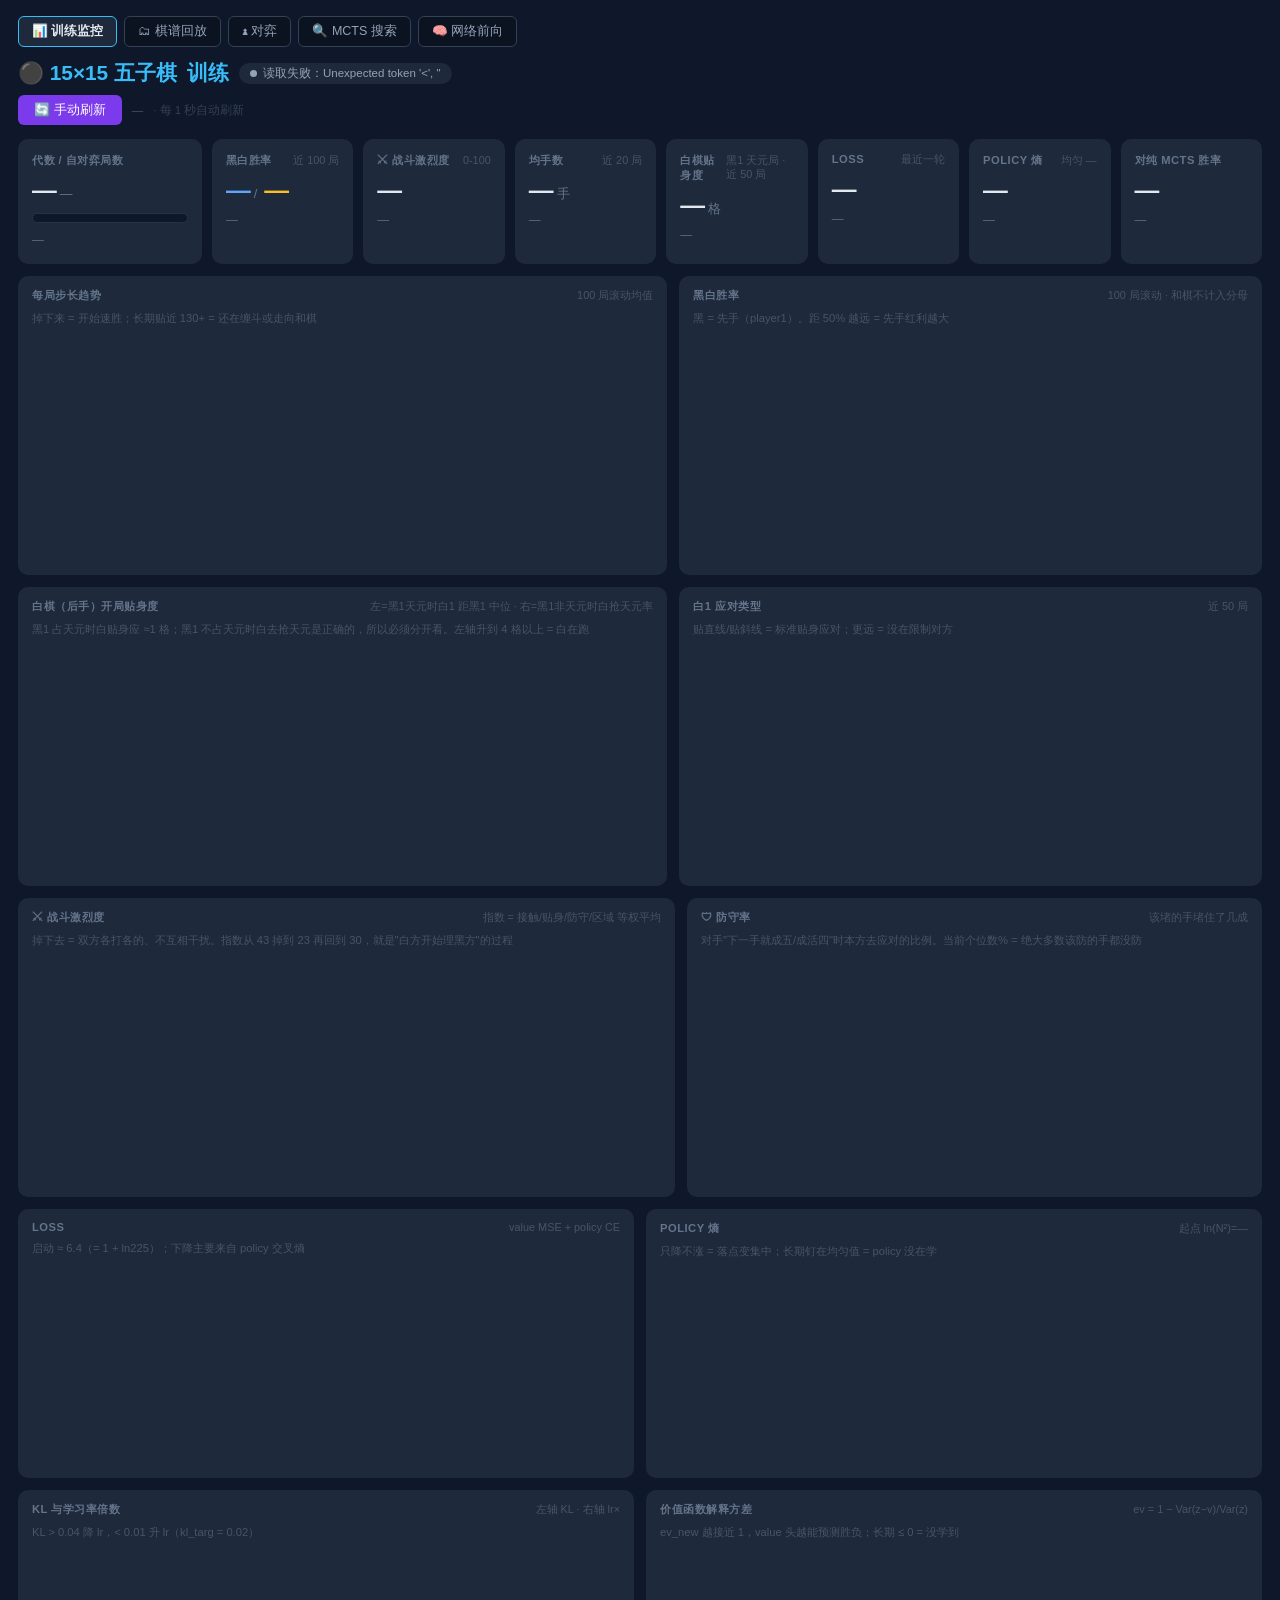
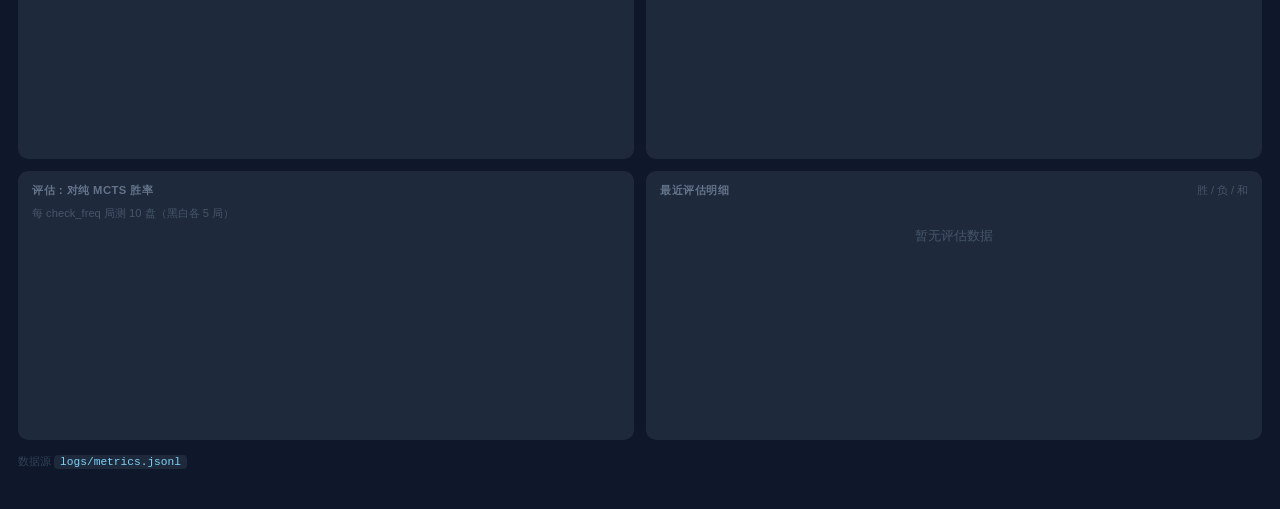
==== web/index.html @ 194e8ba1 "图表滚动窗口 20 → 100 局（均手 KPI 仍保留近 20 局） 20 局滚动在 1 万多局的跨度上锯齿太密，趋势线被噪声吃掉， 看不出阶段变化。两张图（每局步长趋势 / 黑白胜率）改成 100" ====
<!DOCTYPE html>
<html lang="zh-CN">
<head>
<meta charset="UTF-8">
<meta name="viewport" content="width=device-width, initial-scale=1">
<title>15×15 五子棋 · 训练看板</title>
<script src="/static/chart.min.js"></script>
<style>
*{margin:0;padding:0;box-sizing:border-box}
body{font-family:-apple-system,BlinkMacSystemFont,'Segoe UI','PingFang SC',sans-serif;
     background:#0f172a;color:#e2e8f0;padding:16px 18px 40px}
h1{font-size:1.3rem;margin-bottom:10px;color:#38bdf8;display:flex;align-items:center;gap:10px;flex-wrap:wrap}
h1 small{font-size:.75rem;color:#64748b;font-weight:400}
.hdr{display:flex;align-items:center;gap:10px;flex-wrap:wrap;margin:-2px 0 14px}
.badge{font-size:.72rem;padding:3px 11px;border-radius:20px;font-weight:500;display:inline-flex;align-items:center;gap:6px}
.badge.run{background:#14532d;color:#4ade80}
.badge.stop{background:#1e293b;color:#94a3b8}
.badge .d{width:7px;height:7px;border-radius:50%;background:currentColor}
.badge.run .d{animation:pulse 1.6s infinite}
@keyframes pulse{0%,100%{opacity:1}50%{opacity:.25}}
button{background:#7c3aed;color:#fff;border:none;border-radius:6px;padding:6px 16px;font-size:13px;cursor:pointer}
button:hover{background:#8b5cf6}
button:disabled{opacity:.6;cursor:default}

.row{display:flex;gap:12px;flex-wrap:wrap;margin-bottom:12px;align-items:stretch}
.card{background:#1e293b;border-radius:10px;padding:14px;flex:1;min-width:190px}
.card-title{font-size:.7rem;color:#64748b;text-transform:uppercase;letter-spacing:.5px;
            margin-bottom:8px;font-weight:600;display:flex;justify-content:space-between;
            align-items:baseline;gap:8px}
.card-title .t2{font-size:.68rem;color:#475569;text-transform:none;letter-spacing:0;font-weight:400}
.big{font-size:1.85rem;font-weight:700;line-height:1.1;color:#e2e8f0;font-variant-numeric:tabular-nums}
.big-unit{font-size:.8rem;color:#64748b;font-weight:400;margin-left:3px}
.sub{font-size:.74rem;color:#64748b;margin-top:7px;line-height:1.65}
.sub b{color:#cbd5e1;font-weight:600}
.progress-track{background:#0f172a;border-radius:8px;height:10px;overflow:hidden;
                margin:10px 0 6px;border:1px solid #24324a}
.progress-fill{height:100%;background:linear-gradient(90deg,#38bdf8,#4ade80);
               border-radius:8px;transition:width .6s ease;box-shadow:0 0 8px rgba(56,189,248,.4)}
.chartcard{background:#1e293b;border-radius:10px;padding:12px 14px 8px;flex:1;min-width:430px}
.chartcard .hint{font-size:.7rem;color:#475569;margin:2px 0 6px}
.chartbox{position:relative;height:205px}
.chartbox.tall{height:235px}
table{width:100%;border-collapse:collapse;font-size:.76rem;font-variant-numeric:tabular-nums}
th,td{text-align:right;padding:5px 7px;border-bottom:1px solid #24324a}
th{color:#64748b;font-weight:600;font-size:.68rem;text-transform:uppercase;letter-spacing:.4px}
th:first-child,td:first-child{text-align:left}
tbody tr:last-child td{border-bottom:0}
.pill{padding:1px 7px;border-radius:20px;font-size:.7rem}
.pill.b{background:#1e3a5f;color:#93c5fd}
.pill.w{background:#4a3220;color:#dcb35c}
.empty{color:#475569;text-align:center;padding:22px 0;font-size:.8rem}
footer{color:#334155;font-size:.7rem;margin-top:14px;display:flex;gap:18px;flex-wrap:wrap}
/* KPI 行：8 张卡塞一行（flex+min-width:190 会挤成 6+2 两行、第二行留一大片空白） */
/* 8 张 KPI 卡必须排一行：用固定 8 列的 grid（第一列略宽放进度条），
   靠 auto-fit+minmax 会在 1280 宽下挤成 7+1，第二行留一大片空白。 */
.kpirow{display:grid;grid-template-columns:1.30fr repeat(7,minmax(0,1fr));
        gap:10px;margin-bottom:12px;align-items:stretch}
@media (max-width:1180px){.kpirow{grid-template-columns:repeat(4,minmax(0,1fr))}}
@media (max-width:700px){.kpirow{grid-template-columns:repeat(2,minmax(0,1fr))}}
.kpirow > .card{min-width:0}
.kpirow .big{font-size:1.55rem}
code{background:#1e293b;padding:1px 6px;border-radius:4px;color:#7dd3fc}
.wr-black{color:#60a5fa}.wr-white{color:#fbbf24}
</style>
</head>
<body>

<div style="display:flex;gap:7px;flex-wrap:wrap;padding:0 0 12px">
  <a href="/dashboard" style="font-size:12.5px;padding:6px 13px;border:1px solid #38bdf8;border-radius:6px;background:#1e293b;color:#e2e8f0;text-decoration:none;font-weight:600">📊 训练监控</a>
  <a href="/replay" style="font-size:12.5px;padding:6px 13px;border:1px solid #334155;border-radius:6px;background:#0b1220;color:#94a3b8;text-decoration:none">🗂 棋谱回放</a>
  <a href="/play" style="font-size:12.5px;padding:6px 13px;border:1px solid #334155;border-radius:6px;background:#0b1220;color:#94a3b8;text-decoration:none">♟ 对弈</a>
  <a href="/mcts" style="font-size:12.5px;padding:6px 13px;border:1px solid #334155;border-radius:6px;background:#0b1220;color:#94a3b8;text-decoration:none">🔍 MCTS 搜索</a>
  <a href="/network" style="font-size:12.5px;padding:6px 13px;border:1px solid #334155;border-radius:6px;background:#0b1220;color:#94a3b8;text-decoration:none">🧠 网络前向</a>
</div>

<h1><span id="h1pre">⚫ 15×15 五子棋</span>训练
  <span class="badge stop" id="status"><span class="d"></span>连接中…</span>
  <small id="cfg"></small></h1>
<div class="hdr">
  <button id="refreshBtn" onclick="tick(true)">🔄 手动刷新</button>
  <span style="font-size:.72rem;color:#475569" id="upd">—</span>
  <span style="font-size:.72rem;color:#334155">· 每 1 秒自动刷新</span>
</div>

<div class="row kpirow">
  <div class="card">
    <div class="card-title">代数 / 自对弈局数</div>
    <div class="big"><span id="k-batch">—</span><span class="big-unit" id="k-total">—</span></div>
    <div class="progress-track"><div class="progress-fill" id="k-bar" style="width:0%"></div></div>
    <div class="sub" id="k-prog">—</div>
  </div>
  <div class="card">
    <div class="card-title">黑白胜率 <span class="t2" id="k-wrtitle">近 100 局</span></div>
    <div class="big"><span class="wr-black" id="k-bwr">—</span><span class="big-unit">/</span>
      <span class="wr-white" id="k-wwr">—</span></div>
    <div class="sub" id="k-wrsub">—</div>
  </div>
  <div class="card">
    <div class="card-title">⚔ 战斗激烈度 <span class="t2">0-100</span></div>
    <div class="big" id="k-combat">—</div>
    <div class="sub" id="k-combatsub">—</div>
  </div>
  <div class="card">
    <div class="card-title">均手数 <span class="t2">近 20 局</span></div>
    <div class="big"><span id="k-len">—</span><span class="big-unit">手</span></div>
    <div class="sub" id="k-lensub">—</div>
  </div>
  <div class="card">
    <div class="card-title">白棋贴身度 <span class="t2">黑1 天元局 · 近 50 局</span></div>
    <div class="big"><span id="k-w1d">—</span><span class="big-unit">格</span></div>
    <div class="sub" id="k-wsub">—</div>
  </div>
  <div class="card">
    <div class="card-title">Loss <span class="t2">最近一轮</span></div>
    <div class="big"><span id="k-loss">—</span></div>
    <div class="sub" id="k-losssub">—</div>
  </div>
  <div class="card">
    <div class="card-title">Policy 熵 <span class="t2" id="k-entuni">均匀 —</span></div>
    <div class="big"><span id="k-ent">—</span></div>
    <div class="sub" id="k-entsub">—</div>
  </div>
  <div class="card">
    <div class="card-title">对纯 MCTS 胜率 <span class="t2" id="k-evaltag"></span></div>
    <div class="big"><span id="k-eval">—</span></div>
    <div class="sub" id="k-evalsub">—</div>
  </div>
</div>

<div class="row">
  <div class="chartcard" style="flex:1.12">
    <div class="card-title">每局步长趋势 <span class="t2" id="t-lenroll">100 局滚动均值</span></div>
    <div class="hint">掉下来 = 开始速胜；长期贴近 130+ = 还在缠斗或走向和棋</div>
    <div class="chartbox tall"><canvas id="c-len"></canvas></div>
  </div>
  <div class="chartcard">
    <div class="card-title">黑白胜率 <span class="t2" id="t-wrroll">100 局滚动 · 和棋不计入分母</span></div>
    <div class="hint">黑 = 先手（player1）。距 50% 越远 = 先手红利越大</div>
    <div class="chartbox tall"><canvas id="c-wr"></canvas></div>
  </div>
</div>

<div class="row">
  <div class="chartcard" style="flex:1.12">
    <div class="card-title">白棋（后手）开局贴身度 <span class="t2">左=黑1天元时白1 距黑1 中位 · 右=黑1非天元时白抢天元率</span></div>
    <div class="hint">黑1 占天元时白贴身应 ≈1 格；黑1 不占天元时白去抢天元是正确的，所以必须分开看。左轴升到 4 格以上 = 白在跑</div>
    <div class="chartbox tall"><canvas id="c-wopen"></canvas></div>
  </div>
  <div class="chartcard">
    <div class="card-title">白1 应对类型 <span class="t2">近 50 局</span></div>
    <div class="hint">贴直线/贴斜线 = 标准贴身应对；更远 = 没在限制对方</div>
    <div class="chartbox tall"><canvas id="c-wcls"></canvas></div>
  </div>
</div>

<div class="row">
  <div class="chartcard" style="flex:1.15">
    <div class="card-title">⚔ 战斗激烈度 <span class="t2">指数 = 接触/贴身/防守/区域 等权平均</span></div>
    <div class="hint">掉下去 = 双方各打各的、不互相干扰。指数从 43 掉到 23 再回到 30，就是"白方开始理黑方"的过程</div>
    <div class="chartbox tall"><canvas id="c-combat"></canvas></div>
  </div>
  <div class="chartcard">
    <div class="card-title">🛡 防守率 <span class="t2">该堵的手堵住了几成</span></div>
    <div class="hint">对手"下一手就成五/成活四"时本方去应对的比例。当前个位数% = 绝大多数该防的手都没防</div>
    <div class="chartbox tall"><canvas id="c-block"></canvas></div>
  </div>
</div>

<div class="row">
  <div class="chartcard">
    <div class="card-title">Loss <span class="t2">value MSE + policy CE</span></div>
    <div class="hint" id="losshint">启动 ≈ 6.4（= 1 + ln225）；下降主要来自 policy 交叉熵</div>
    <div class="chartbox"><canvas id="c-loss"></canvas></div>
  </div>
  <div class="chartcard">
    <div class="card-title">Policy 熵 <span class="t2" id="entref">起点 ln(N²)=—</span></div>
    <div class="hint" id="enthint">只降不涨 = 落点变集中；长期钉在均匀值 = policy 没在学</div>
    <div class="chartbox"><canvas id="c-ent"></canvas></div>
  </div>
</div>

<div class="row">
  <div class="chartcard">
    <div class="card-title">KL 与学习率倍数 <span class="t2">左轴 KL · 右轴 lr×</span></div>
    <div class="hint">KL &gt; 0.04 降 lr，&lt; 0.01 升 lr（kl_targ = 0.02）</div>
    <div class="chartbox"><canvas id="c-kl"></canvas></div>
  </div>
  <div class="chartcard">
    <div class="card-title">价值函数解释方差 <span class="t2">ev = 1 − Var(z−v)/Var(z)</span></div>
    <div class="hint">ev_new 越接近 1，value 头越能预测胜负；长期 ≤ 0 = 没学到</div>
    <div class="chartbox"><canvas id="c-ev"></canvas></div>
  </div>
</div>

<div class="row">
  <div class="chartcard">
    <div class="card-title">评估：对纯 MCTS 胜率 <span class="t2" id="evalChartTag"></span></div>
    <div class="hint" id="evalChartHint">每 check_freq 局测 10 盘（黑白各 5 局）</div>
    <div class="chartbox"><canvas id="c-eval"></canvas></div>
  </div>
  <div class="chartcard">
    <div class="card-title">最近评估明细 <span class="t2">胜 / 负 / 和</span></div>
    <div style="margin-top:6px;max-height:212px;overflow-y:auto" id="eval-table">
      <div class="empty">暂无评估数据</div>
    </div>
  </div>
</div>

<footer>
  <span>数据源 <code id="src">logs/metrics.jsonl</code></span>
  <span id="xwin"></span>
  <span id="cfg2"></span>
</footer>

<script>
const COL = {blue:'#60a5fa', sky:'#38bdf8', green:'#4ade80', orange:'#fbbf24',
             pink:'#f472b6', purple:'#a78bfa', grey:'#64748b',
             grid:'#24324a', tick:'#64748b', leg:'#94a3b8'};

/* ── x 轴显示窗口 ──
 * 默认从第 1000 局开始画，1~1000 局不显示（早期是随机棋，会把纵轴压扁）。
 * 想临时改窗口：?from=2000 ；想看全部：?from=0
 *
 * ⚠️ 新开的训练跑（总代数 < 1000）必须自动退回 0：否则 x.min=1000 把所有点
 *    都裁掉，11 张图全是空格子，看着跟服务挂了一样（v2 从零跑时踩过）。
 */
const FROM_RAW = new URLSearchParams(location.search).get('from');
const FROM_EXPLICIT = FROM_RAW !== null;
let XMIN = (() => {
  if (!FROM_EXPLICIT) return 1000;
  const v = parseInt(FROM_RAW, 10);
  return isNaN(v) ? 1000 : Math.max(0, v);
})();
/** 数据还没到默认窗口起点时自动放开（用户显式 ?from= 时不干预） */
function autoWindow(maxX){
  if (FROM_EXPLICIT || !maxX || XMIN === 0) return false;
  if (maxX >= XMIN) return false;
  XMIN = 0;
  BASE_OPTS.scales.x.min = 0;
  BASE_OPTS.scales.x.title.text = '代数（= 自对弈局数）';
  return true;
}

/** 棋盘格数 → policy 均匀熵的基准（15×15 = ln225 = 5.416，9×9 = ln81 = 4.394） */
let ENT_N = 225;
let ENT_MAX = Math.log(225);
function setEntN(n){
  if (!n || n < 9) return;
  ENT_N = n;
  ENT_MAX = Math.log(n);
}
/** 数据点裁剪：丢掉 x < XMIN 的点 */
const C = pts => pts.filter(p => p.x >= XMIN);
/** 参考线（水平虚线）的可见端点：跟着 x 窗口收，不能从 0 画起 */
function refPts(xs, y){
  const keep = xs.filter(x => x >= XMIN);
  if (!keep.length) return [];
  const a = keep[0], b = keep[keep.length - 1];
  return [{x: a, y}, {x: a === b ? b + 1 : b, y}];
}

const BASE_OPTS = {
  responsive:true, maintainAspectRatio:false, animation:false,
  interaction:{mode:'nearest', intersect:false},
  plugins:{
    legend:{labels:{color:COL.leg, boxWidth:10, boxHeight:10, font:{size:10}, padding:8}},
    tooltip:{backgroundColor:'#0f172a', borderColor:'#334155', borderWidth:1,
             titleColor:'#e2e8f0', bodyColor:'#94a3b8', titleFont:{size:11},
             bodyFont:{size:11}, padding:8, cornerRadius:5}
  },
  scales:{
    x:{type:'linear', min:XMIN, ticks:{color:COL.tick, font:{size:9}, maxTicksLimit:8},
       grid:{color:COL.grid},
       title:{display:true,
              text: XMIN ? `代数（= 自对弈局数，只显示 ≥ ${XMIN}）` : '代数（= 自对弈局数）',
              color:'#475569', font:{size:9}}},
    y:{ticks:{color:COL.tick, font:{size:9}, maxTicksLimit:5},
       grid:{color:COL.grid}, border:{display:false}}
  }
};

function mkChart(id, optMerge){
  const opt = JSON.parse(JSON.stringify(BASE_OPTS));
  if (optMerge) Object.keys(optMerge).forEach(k => {
    if (k === 'scales') Object.assign(opt.scales, optMerge.scales);
    else opt[k] = optMerge[k];
  });
  return new Chart(document.getElementById(id).getContext('2d'),
                   {type:'line', data:{datasets:[]}, options:opt});
}
const charts = {};
function LN(label, color, pts, extra){
  return Object.assign({label, borderColor:color, backgroundColor:color+'22',
    data:pts, borderWidth:2, tension:.25, pointRadius:0, pointHoverRadius:3,
    fill:false}, extra || {});
}
function REF(label, color, pts){
  return {label, borderColor:color, data:pts, borderWidth:1,
          borderDash:[5,4], pointRadius:0, fill:false};
}

function render(d){
  const games = d.games || [], updates = d.updates || [], evals = d.evals || [];

  // 步长
  // 只画滚动均值：单局散点在 1000+ 局时糊成一片，把趋势线埋了
  // 窗口由后端给（d.roll_window，默认 100）——20 局在万局跨度上锯齿太密
  const ROLL = d.roll_window || 100;
  if (!charts.len) charts.len = mkChart('c-len');
  const tLen = document.getElementById('t-lenroll');
  if (tLen) tLen.textContent = ROLL + ' 局滚动均值';
  const tWr = document.getElementById('t-wrroll');
  if (tWr) tWr.textContent = ROLL + ' 局滚动 · 和棋不计入分母';
  charts.len.data.datasets = [
    LN(ROLL + ' 局滚动均值', COL.sky,
       C(games.map((g,i) => ({x:g[0], y:(d.len_roll||[])[i]}))), {borderWidth:2.2})
  ];
  charts.len.update('none');

  // 黑白胜率
  if (!charts.wr) charts.wr = mkChart('c-wr', {scales:{
    y:{min:0, max:100, ticks:{color:COL.tick, font:{size:9}, maxTicksLimit:6,
       callback:v => v+'%'}, grid:{color:COL.grid}, border:{display:false}}}});
  charts.wr.data.datasets = [
    LN('黑胜率', COL.blue,  C(games.map((g,i) => ({x:g[0], y:(d.black_wr_roll||[])[i]})))),
    LN('白胜率', COL.orange,C(games.map((g,i) => ({x:g[0], y:(d.white_wr_roll||[])[i]})))),
    REF('50%（理论均衡）', COL.grey, refPts(games.map(g => g[0]), 50))
  ];
  charts.wr.update('none');

  // Loss
  if (!charts.loss) charts.loss = mkChart('c-loss');
  charts.loss.data.datasets = [LN('loss', COL.pink,
    C(updates.map(u => ({x:u.batch, y:u.loss}))),
    {fill:true, backgroundColor:'rgba(244,114,182,.10)', borderWidth:2.2})];
  charts.loss.update('none');

  // 熵
  // ⚠️ 均匀熵 = ln(棋盘格数)，不能写死 5.416（那是 15×15 的 ln225）。
  //    9×9 是 ln81 = 4.394，写死会把「已降」算高三倍。
  if (!charts.ent) charts.ent = mkChart('c-ent');
  charts.ent.data.datasets = [
    LN('entropy', COL.purple, C(updates.map(u => ({x:u.batch, y:u.entropy})))),
    REF(`ln(${ENT_N})=${ENT_MAX.toFixed(3)}`, COL.grey,
        refPts(updates.map(u => u.batch), ENT_MAX))
  ];
  charts.ent.update('none');

  // KL + lr
  if (!charts.kl) charts.kl = mkChart('c-kl', {scales:{
    y:{position:'left', ticks:{color:COL.tick, font:{size:9}, maxTicksLimit:5},
       grid:{color:COL.grid}, border:{display:false}},
    y1:{position:'right', ticks:{color:'#f472b6', font:{size:9}, maxTicksLimit:5},
        grid:{drawOnChartArea:false}, border:{display:false}}}});
  charts.kl.data.datasets = [
    LN('KL（左轴）', COL.green, C(updates.map(u => ({x:u.batch, y:u.kl})))),
    LN('lr ×（右轴）', COL.pink, C(updates.map(u => ({x:u.batch, y:u.lr_multiplier}))),
       {yAxisID:'y1', borderDash:[4,3], borderWidth:1.6}),
    (function(){ const ds = REF('kl_targ=0.02', COL.grey,
        refPts(updates.map(u => u.batch), 0.02));
        ds.yAxisID = 'y'; return ds; })()
  ];
  charts.kl.update('none');

  // 解释方差
  if (!charts.ev) charts.ev = mkChart('c-ev');
  charts.ev.data.datasets = [
    LN('ev_old（更新前）', COL.grey, C(updates.map(u => ({x:u.batch, y:u.ev_old}))),
       {borderWidth:1.4, borderDash:[4,3]}),
    LN('ev_new（更新后）', COL.green, C(updates.map(u => ({x:u.batch, y:u.ev_new}))))
  ];
  charts.ev.update('none');

  // 评估
  if (!charts.eval) charts.eval = mkChart('c-eval', {scales:{
    y:{min:0, max:100, ticks:{color:COL.tick, font:{size:9}, maxTicksLimit:6,
       callback:v => v+'%'}, grid:{color:COL.grid}, border:{display:false}}}});
  charts.eval.data.datasets = [
    LN('胜率', COL.sky, C(evals.map(e => ({x:e.batch, y:e.win_ratio}))),
       {pointRadius:3, pointHoverRadius:4, borderWidth:2.2, fill:true,
        backgroundColor:'rgba(56,189,248,.12)'}),
    REF('50%', COL.grey, refPts(evals.map(e => e.batch), 50))
  ];
  charts.eval.update('none');

  renderEvalTable(evals, d.rapfi);

  // 白棋（后手）开局：贴身距离 + 贴子率
  const wo = d.white_open || {};
  if (!charts.wopen) charts.wopen = mkChart('c-wopen', {scales:{
    // 左轴不写死 0~9：1-1000 局藏起来后数据只在 1~5 格，固定 9 会把曲线压到地板
    y:{position:'left', min:0, suggestedMax:6,
       ticks:{color:COL.tick, font:{size:9}, maxTicksLimit:5, precision:0,
              callback:v => v + '格'},
       grid:{color:COL.grid}, border:{display:false}},
    y1:{position:'right', min:0, max:100,
        ticks:{color:'#4ade80', font:{size:9}, maxTicksLimit:5, callback:v => v + '%'},
        grid:{drawOnChartArea:false}, border:{display:false}}}});
  const ws = wo.series || [];
  charts.wopen.data.datasets = ws.length ? [
    LN('天元局 白1 距黑1 中位（左轴）', COL.orange,
       C(ws.map((s, i) => ({x:s.batch, y:(wo.roll_dist || [])[i]})))),
    LN('非天元局 白抢天元率（右轴）', COL.green,
       C(ws.map((s, i) => ({x:s.batch, y:(wo.roll_grab || [])[i]}))),
       {yAxisID:'y1', borderDash:[4,3], borderWidth:1.6}),
    REF('4 格 = 跑远了', COL.grey, refPts(ws.map(s => s.batch), 4))
  ] : [];
  charts.wopen.update('none');

  // 白1 应对类型（柱状）
  if (!charts.wcls){
    charts.wcls = new Chart(document.getElementById('c-wcls').getContext('2d'),
      {type:'bar', data:{labels:[], datasets:[]},
       options:Object.assign(JSON.parse(JSON.stringify(BASE_OPTS)), {})});
    charts.wcls.options.scales.x = {ticks:{color:COL.tick, font:{size:10}}, grid:{display:false}};
    charts.wcls.options.scales.y = {min:0, max:100, ticks:{color:COL.tick, font:{size:9},
      maxTicksLimit:5, callback:v => v + '%'}, grid:{color:COL.grid}, border:{display:false}};
    charts.wcls.options.plugins.legend.display = false;
  }
  const cls = (wo.center || {}).classes || {};
  charts.wcls.data.labels = Object.keys(cls);
  charts.wcls.data.datasets = [{data:Object.values(cls),
    backgroundColor:['#4ade80','#38bdf8','#fbbf24','#a78bfa','#f87171'], borderRadius:4}];
  charts.wcls.update('none');
}

function renderEvalTable(evals, rapfi){
  const box = document.getElementById('eval-table');
  const A = (evals || []).map(e => ({batch:e.batch, win:e.win, lose:e.lose, tie:e.tie,
    ratio:e.win_ratio, opp:`纯MCTS ${e.pure_playout} po`, anchor:false}));
  const B = (rapfi || []).map(r => ({batch:r.batch, win:r.win, lose:r.lose, tie:r.tie||0,
    ratio: r.n_games ? 100*r.win/r.n_games : 0,
    opp:`Rapfi d${r.depth}`, anchor:true, extra:(r.avg_len?`均${r.avg_len}手`:'')}));
  const all = A.concat(B).sort((x,y) => y.batch - x.batch).slice(0, 10);
  if (!all.length){
    box.innerHTML = '<div class="empty">暂无评估数据（首次评估在 check_freq 代）</div>';
    return;
  }
  const rows = all.map(e => `
    <tr${e.anchor ? ' style="background:rgba(251,191,36,.06)"' : ''}>
      <td>第 ${e.batch} 代</td>
      <td><span class="pill b">${e.win} 胜</span></td>
      <td><span class="pill w">${e.lose} 负</span></td>
      <td>${e.tie} 和</td>
      <td style="color:${e.ratio >= 50 ? '#4ade80' : '#f87171'};font-weight:600">${e.ratio.toFixed(1)}%</td>
      <td style="color:${e.anchor ? '#fbbf24' : '#475569'}">${e.opp}${e.extra ? ' · ' + e.extra : ''}</td>
    </tr>`).join('');
  box.innerHTML = `<table><thead><tr><th>代数</th><th>胜</th><th>负</th><th>和</th>
    <th>胜率</th><th>对手</th></tr></thead><tbody>${rows}</tbody></table>`;
}

function hm(sec){
  if (sec === null || sec === undefined || isNaN(sec)) return '—';
  sec = Math.max(0, Math.round(sec));
  const h = Math.floor(sec/3600), m = Math.floor((sec%3600)/60), s = sec%60;
  if (h) return `${h}h${String(m).padStart(2,'0')}m`;
  if (m) return `${m}m${String(s).padStart(2,'0')}s`;
  return `${s}s`;
}

/* ── 战斗激烈度（数据来自 logs/games.jsonl + web/combat.py，独立于训练曲线） ── */
let combatData = null;

async function loadCombat(){
  try {
    const r = await fetch('/api/combat?bucket=100', {cache:'no-store'});
    const d = await r.json();
    if (!d.ok) throw new Error(d.error || 'combat payload error');
    combatData = d;
    renderCombat(d);
  } catch (e){
    console.error('combat:', e);
  }
}

function renderCombat(d){
  const s = (d.series || []).filter(x => x.batch >= XMIN);
  const o = d.overall || {};

  // KPI
  const el = document.getElementById('k-combat');
  if (el){
    el.textContent = F(o.composite, 1);
    document.getElementById('k-combatsub').innerHTML =
      `防守率 <b style="color:${(o.block_pooled||0) > .3 ? '#4ade80' : '#f87171'}">${
        F((o.block_pooled||0)*100, 1)}%</b>` +
      ` · 接触 <b>${F((o.contact||0)*100,0)}%</b><br>` +
      `该防 <b>${o.block_chances ?? 0}</b> 次 · 防住 <b>${o.block_hits ?? 0}</b> 次`;
  }

  // 图 1：激烈度 + 接触率 + 手数中位（右轴）
  // y 轴自适应：数据实际只在 23~43，写死 0~100 会把三条线全压到地板（趋势看不见）
  if (!charts.combat) charts.combat = mkChart('c-combat', {scales:{
    y:{min:0, ticks:{color:COL.tick, font:{size:9}, maxTicksLimit:6},
       grid:{color:COL.grid}, border:{display:false}},
    y1:{position:'right', min:0, ticks:{color:'#64748b', font:{size:9}, maxTicksLimit:5},
        grid:{drawOnChartArea:false}, border:{display:false}}}});
  charts.combat.data.datasets = [
    LN('激烈度指数', COL.orange, C(s.map(x => ({x:x.batch, y:x.composite}))),
       {borderWidth:2.4, pointRadius:2}),
    LN('接触率 %', COL.sky, C(s.map(x => ({x:x.batch, y:x.contact}))),
       {borderWidth:1.6, borderDash:[5,3], pointRadius:0}),
    LN('手数中位（右轴）', COL.grey, C(s.map(x => ({x:x.batch, y:x.len_median}))),
       {borderWidth:1.3, borderDash:[2,3], pointRadius:0, yAxisID:'y1'})
  ];
  const cv = s.map(x => x.composite).filter(v => v !== null);
  const ln = s.map(x => x.len_median).filter(v => v !== null);
  if (cv.length){
    charts.combat.options.scales.y.max = Math.max(40, Math.ceil(Math.max(...cv) * 1.25 / 10) * 10);
  }
  if (ln.length){
    charts.combat.options.scales.y1.max = Math.ceil(Math.max(...ln) * 1.25 / 10) * 10;
  }
  charts.combat.update('none');

  // 图 2：防守率 + 必堵点响应 + 该防次数
  // 这条线绝对值只有 5%~15%（这本身就是结论），所以左轴同样自适应看趋势；
  // 绝对水平由上面 KPI（该防 8462 次 / 防住 483 次）兜底，不会误导。
  if (!charts.block) charts.block = mkChart('c-block', {scales:{
    y:{min:0, ticks:{color:COL.tick, font:{size:9}, maxTicksLimit:6,
       callback:v => v + '%'}, grid:{color:COL.grid}, border:{display:false}},
    y1:{position:'right', min:0, ticks:{color:'#64748b', font:{size:9}, maxTicksLimit:5},
        grid:{drawOnChartArea:false}, border:{display:false}}}});
  charts.block.data.datasets = [
    LN('防守率 %（左轴）', COL.green, C(s.map(x => ({x:x.batch, y:x.block}))),
       {borderWidth:2.4, pointRadius:2, fill:true, backgroundColor:'rgba(74,222,128,.10)'}),
    LN('必堵点响应 %', COL.blue, C(s.map(x => ({x:x.batch, y:x.must_block}))),
       {borderWidth:1.4, borderDash:[4,3], pointRadius:0}),
    LN('该防次数（右轴）', COL.grey, C(s.map(x => ({x:x.batch, y:x.block_chances}))),
       {borderWidth:1.2, borderDash:[2,3], pointRadius:0, yAxisID:'y1'})
  ];
  const bv = s.map(x => Math.max(x.block || 0, x.must_block || 0)).filter(v => v > 0);
  const bc = s.map(x => x.block_chances).filter(v => v !== null);
  if (bv.length){
    charts.block.options.scales.y.max = Math.max(10, Math.ceil(Math.max(...bv) * 1.3 / 5) * 5);
  }
  if (bc.length){
    charts.block.options.scales.y1.max = Math.ceil(Math.max(...bc) * 1.25 / 100) * 100;
  }
  charts.block.update('none');
}
const F = (v, d) => (v === null || v === undefined || isNaN(v)) ? '—' : Number(v).toFixed(d);

function renderKpis(d){
  const s = d.status || {}, m = d.summary || {};
  document.getElementById('k-batch').textContent = s.batch || 0;
  document.getElementById('k-total').textContent = '/ ' + (s.total || '?') + ' 局';
  document.getElementById('k-bar').style.width =
    (s.total ? Math.min(100, 100*s.batch/s.total) : 0).toFixed(1) + '%';
  const evalOffK = ((d.config || {}).eval_pure === 0);
  document.getElementById('k-prog').innerHTML =
    `累计已用 <b>${hm(s.lineage_elapsed)}</b> · 预计剩余 <b>${hm(s.eta)}</b> · 单局 <b>${
      s.per_game ? s.per_game.toFixed(1) : '—'}s</b>` +
    (evalOffK ? ''
      : (s.eval_cost ? ` · 每次评估 ≈ <b>${hm(s.eval_cost)}</b>` : ''));

  // 黑白胜率：主数字用近 100 局（全量会被历史锁死），副标题给近 100 计数 + 全量参考
  const lb = m.last_black_wr, lw = m.last_white_wr;
  const useLast = (lb !== null && lb !== undefined);
  document.getElementById('k-bwr').textContent = F(useLast ? lb : m.black_wr, 1) + '%';
  document.getElementById('k-wwr').textContent = F(useLast ? lw : m.white_wr, 1) + '%';
  document.getElementById('k-wrtitle').textContent =
    '近 ' + (m.wr_window ?? 100) + ' 局';
  document.getElementById('k-wrsub').innerHTML = useLast
    ? `黑 <b>${m.last_black_wins}</b> · 白 <b>${m.last_white_wins}</b> · 和 <b>${m.last_ties}</b>` +
      `<br>全量 ${F(m.black_wr,1)}% / ${F(m.white_wr,1)}%`
    : `黑 <b>${m.black_wins}</b> · 白 <b>${m.white_wins}</b> · 和 <b>${m.ties}</b>`;

  document.getElementById('k-len').textContent = F(m.len_avg_last, 1);
  document.getElementById('k-lensub').innerHTML =
    `中位 <b>${m.len_median_last ?? '—'}</b> · 全体均 <b>${F(m.len_avg,1)}</b><br>` +
    `快攻≤${m.fast_threshold ?? 40}手 <b>${F(m.fast_rate,1)}%</b>（黑${m.fast_black ?? 0}/白${m.fast_white ?? 0}）`;

  const wo = d.white_open || {};
  const wc = wo.center || {}, wo2 = wo.offcenter || {};
  document.getElementById('k-w1d').textContent = wc.n ? F(wc.w1d_median, 1) : '—';
  document.getElementById('k-wsub').innerHTML = wc.n
    ? `天元局 <b>${wc.n}</b> 局（占 ${F(wc.share,0)}%）· 贴身率 <b>${F(wc.contact_rate,1)}%</b><br>` +
      `跑远≥4格 <b>${F(wc.far_rate,1)}%</b> · 白抢中心率 <b>${F(wo2.grab_rate ?? 0,1)}%</b><br>` +
      `白2距黑 <b>${F(wc.w2d_median,1)}</b> · 分散度 <b>${F(wc.spread,2)}</b>`
    : '尚无棋谱（--save-games 开启后累计）';

  document.getElementById('k-loss').textContent = F(m.loss_last, 3);
  document.getElementById('k-losssub').innerHTML =
    `近 10 轮均值 <b>${F(m.loss_avg10, 3)}</b> · 更新 <b>${m.updates ?? 0}</b> 次`;

  document.getElementById('k-ent').textContent = F(m.entropy_last, 3);
  document.getElementById('k-entuni').textContent = `均匀 ${ENT_MAX.toFixed(3)}`;
  document.getElementById('k-entsub').innerHTML =
    `近 10 轮均值 <b>${F(m.entropy_avg10, 3)}</b>` +
    (m.entropy_last !== null && m.entropy_last !== undefined
      ? ` · 已降 <b>${F((1 - m.entropy_last/ENT_MAX)*100, 1)}%</b>` : '');

  const ev = m.eval_last;
  document.getElementById('k-eval').textContent = ev ? ev.win_ratio.toFixed(1) + '%' : '—';
  document.getElementById('k-evalsub').innerHTML = ev
    ? `@ 第 <b>${ev.batch}</b> 代 · <b>${ev.win}</b> 胜 <b>${ev.lose}</b> 负 <b>${ev.tie}</b> 和`
    : '首次评估在 check_freq 代';

  // 纯 MCTS 评估已停用时，明确标注，避免把历史 100% 当成当前棋力
  const evalOff = (d.config || {}).eval_pure === 0;
  const tagEl = document.getElementById('k-evaltag');
  const chartTag = document.getElementById('evalChartTag');
  const chartHint = document.getElementById('evalChartHint');
  if (evalOff) {
    const lastB = ev ? ev.batch : 0;
    // 大数字换成「已停用」：保留 100% 会让人以为这是当前棋力
    document.getElementById('k-eval').innerHTML =
      '<span style="font-size:1.05rem;color:#f87171">已停用</span>';
    document.getElementById('k-evalsub').innerHTML = ev
      ? `历史最后一次：@ 第 <b>${lastB}</b> 代 ${ev.win_ratio.toFixed(0)}%（${ev.win}胜${ev.lose}负）`
      : '未启用';
    if (tagEl) { tagEl.textContent = '改看 Rapfi'; tagEl.style.color = '#f87171'; }
    if (chartTag) { chartTag.textContent = '已停用 · 只剩历史数据'; chartTag.style.color = '#f87171'; }
    if (chartHint) chartHint.innerHTML =
      `对纯 MCTS 已长期 100%，指标饱和没有区分度，已关闭（最后测于第 ${lastB} 代）。` +
      `棋力请看 Rapfi 锚点。`;
  }
}

let busy = false;
let tickN = 0;
async function tick(manual){
  if (busy) return;
  busy = true;
  const btn = document.getElementById('refreshBtn');
  if (manual){ btn.textContent = '刷新中…'; btn.disabled = true; }
  try {
    const r = await fetch('/api/metrics', {cache:'no-store'});
    const d = await r.json();
    if (!d.ok) throw new Error(d.error || 'payload error');
    const s = d.status || {};
    const st = document.getElementById('status');
    const running = !!s.running;
    st.className = 'badge ' + (running ? 'run' : 'stop');
    st.innerHTML = `<span class="d"></span>` + (running
      ? `训练中 · 第 ${s.batch} 代`
      : (s.finished ? `已结束 · 共 ${s.total} 代` : '未在训练（无新数据）'));
    const c = d.config || {};
    const evalOff2 = c.eval_pure === 0;
    // 棋盘与连子数都从日志读：9×9/四连 与 15×15/五连 共用这套看板
    const boardTxt = c.board || '';
    const nRow = Number(c.n_in_row);
    const rowTxt = nRow ? `${nRow} 连` : '五连';
    // 熵基准跟着棋盘走：9×9 → ln81，15×15 → ln225
    {
      const bp = String(boardTxt || '15x15').split('x');
      const bw = parseInt(bp[0], 10) || 15;
      const bh = parseInt(bp[1] || bp[0], 10) || bw;
      setEntN(bw * bh);
      const refEl = document.getElementById('entref');
      if (refEl) refEl.textContent = `起点 ln(${bw}×${bh})=${ENT_MAX.toFixed(3)}`;
      const lh = document.getElementById('losshint');
      if (lh) lh.textContent = `启动 ≈ ${(1 + ENT_MAX).toFixed(2)}（= 1 + ln${bw * bh}）；下降主要来自 policy 交叉熵`;
    }
    document.getElementById('h1pre').textContent = `⚫ ${boardTxt || '15×15'} ` +
      (nRow === 4 ? '四连' : nRow === 5 ? '五子棋' : '棋');
    document.title = `${boardTxt || '15×15'} ${nRow === 4 ? '四连' : '五子棋'} · 训练看板`;
    document.getElementById('cfg').textContent =
      `${boardTxt} · ${rowTxt} · ${c.n_playout ?? '?'} playouts · batch ${c.batch_size ?? '?'} · ` +
      (evalOff2 ? `每 ${c.check_freq ?? '?'} 代存档（不做纯MCTS评估）`
                : `每 ${c.check_freq ?? '?'} 代评估`);
    const lastEval = (d.evals && d.evals.length) ? d.evals[d.evals.length - 1] : null;
    const oppPo = lastEval && lastEval.pure_playout != null ? lastEval.pure_playout : (c.pure_mcts_playout_num ?? '?');
    document.getElementById('cfg2').innerHTML = evalOff2
      ? `纯 MCTS 评估：<b style="color:#f87171">已停用</b>（历史最后一次用到 ${oppPo} playouts）· 棋力请看 Rapfi`
      : `评估对手：纯 MCTS ${oppPo} playouts`;
    const xw = document.getElementById('xwin');
    const maxX = d.games && d.games.length ? d.games[d.games.length - 1][0] : 0;
    autoWindow(maxX);          // 新跑没到 1000 局就自动放开窗口，别让图留空
    xw.innerHTML = XMIN
      ? `图表 x 轴：第 <b style="color:#cbd5e1">${XMIN}</b> 局起（1–${XMIN - 1} 局已隐藏）` +
        (maxX && maxX < XMIN
          ? ` <span style="color:#f87171">· 目前只跑到 ${maxX} 局，所以曲线还是空的</span>`
          : '') +
        ` · <a href="?from=0" style="color:#7dd3fc">看全部</a>`
      : `图表 x 轴：<b style="color:#cbd5e1">全部 1–${maxX}</b> 局 · <a href="/dashboard" style="color:#7dd3fc">只看 1000 以后</a>`;
    renderKpis(d);
    render(d);
    // 战斗指标走单独的接口（读 games.jsonl，不是 metrics.jsonl），
    // 每 6 次刷新拉一次即可（约 30s），避免每 5s 都算一遍
    if (tickN++ % 6 === 0) loadCombat();
    document.getElementById('upd').textContent =
      '最后数据 ' + new Date().toLocaleTimeString('zh-CN', {hour12:false});
  } catch(e){
    const st = document.getElementById('status');
    st.className = 'badge stop';
    st.innerHTML = `<span class="d"></span>读取失败：${e.message}`;
  } finally {
    busy = false;
    if (manual){ btn.textContent = '🔄 手动刷新'; btn.disabled = false; }
  }
}
tick();
setInterval(() => tick(false), 1000);
</script>
</body>
</html>
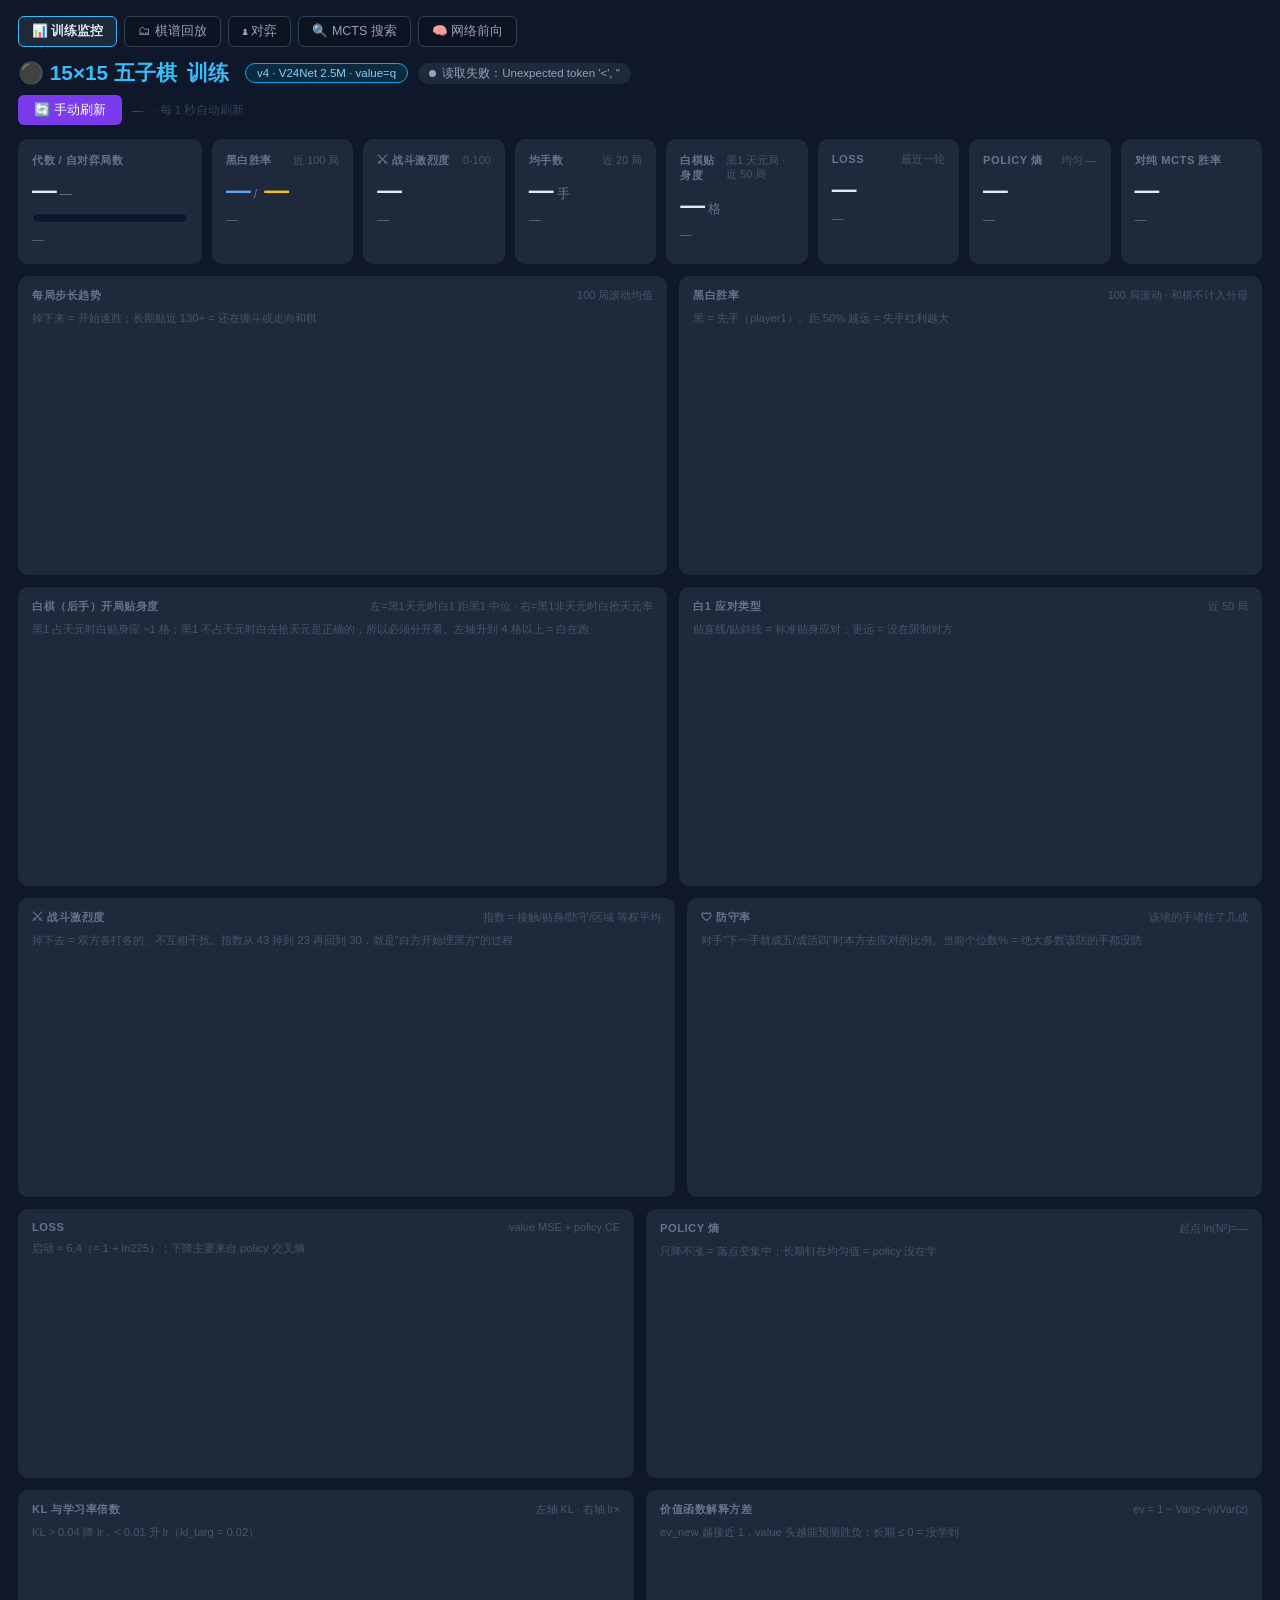
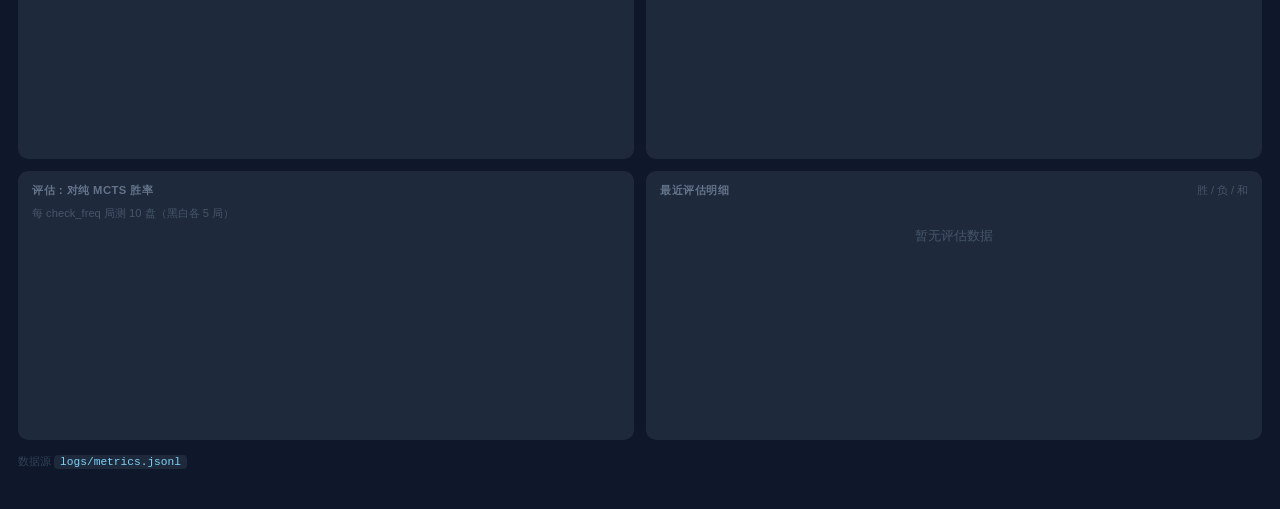
==== commit 93fa3eb6: "v4 看板：加 v4/V24Net 标识；天元局为 0 时不再误报「尚无棋谱」 - 标题与页内 badge 标出 v4 · V24Net 2.5M · value=q - 白棋贴身度卡片：center" ====
--- a/web/index.html
+++ b/web/index.html
@@ -3,7 +3,7 @@
 <head>
 <meta charset="UTF-8">
 <meta name="viewport" content="width=device-width, initial-scale=1">
-<title>15×15 五子棋 · 训练看板</title>
+<title>v4 · 15×15 五子棋 · 训练看板</title>
 <script src="/static/chart.min.js"></script>
 <style>
 *{margin:0;padding:0;box-sizing:border-box}
@@ -74,6 +74,7 @@
 </div>
 
 <h1><span id="h1pre">⚫ 15×15 五子棋</span>训练
+  <span class="badge" style="background:#0c2a3f;color:#7dd3fc;border:1px solid #0ea5e9;margin-left:6px">v4 · V24Net 2.5M · value=q</span>
   <span class="badge stop" id="status"><span class="d"></span>连接中…</span>
   <small id="cfg"></small></h1>
 <div class="hdr">
@@ -578,7 +579,10 @@
     ? `天元局 <b>${wc.n}</b> 局（占 ${F(wc.share,0)}%）· 贴身率 <b>${F(wc.contact_rate,1)}%</b><br>` +
       `跑远≥4格 <b>${F(wc.far_rate,1)}%</b> · 白抢中心率 <b>${F(wo2.grab_rate ?? 0,1)}%</b><br>` +
       `白2距黑 <b>${F(wc.w2d_median,1)}</b> · 分散度 <b>${F(wc.spread,2)}</b>`
-    : '尚无棋谱（--save-games 开启后累计）';
+    : (m.games
+        ? `天元局 <b>0</b> 局：本线黑 1 从不走天元<br>` +
+          `非天元局 <b>${wo2.n ?? 0}</b> 局 · 白抢天元率 <b>${F(wo2.grab_rate ?? 0,1)}%</b>`
+        : '尚无棋谱（--save-games 开启后累计）');
 
   document.getElementById('k-loss').textContent = F(m.loss_last, 3);
   document.getElementById('k-losssub').innerHTML =
@@ -655,7 +659,7 @@
     }
     document.getElementById('h1pre').textContent = `⚫ ${boardTxt || '15×15'} ` +
       (nRow === 4 ? '四连' : nRow === 5 ? '五子棋' : '棋');
-    document.title = `${boardTxt || '15×15'} ${nRow === 4 ? '四连' : '五子棋'} · 训练看板`;
+    document.title = `v4 · ${boardTxt || '15×15'} ${nRow === 4 ? '四连' : '五子棋'} · 训练看板`;
     document.getElementById('cfg').textContent =
       `${boardTxt} · ${rowTxt} · ${c.n_playout ?? '?'} playouts · batch ${c.batch_size ?? '?'} · ` +
       (evalOff2 ? `每 ${c.check_freq ?? '?'} 代存档（不做纯MCTS评估）`
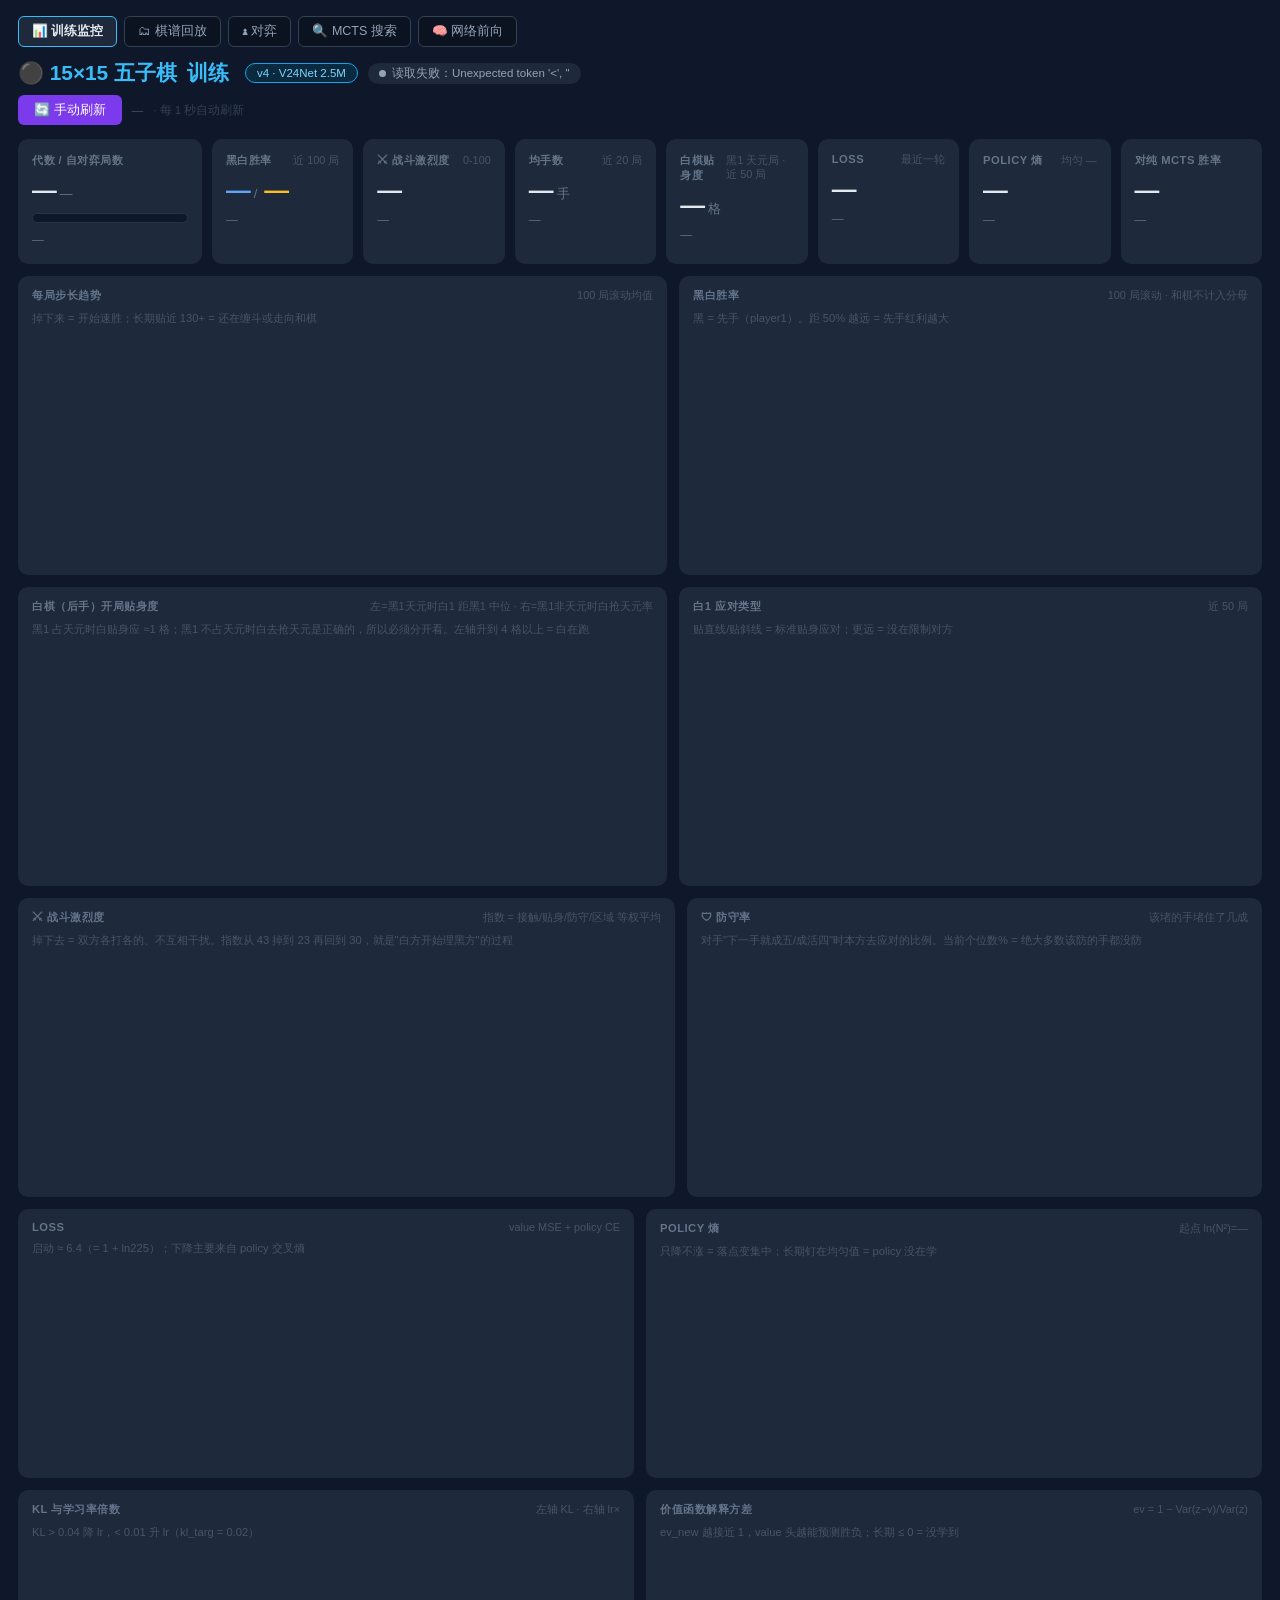
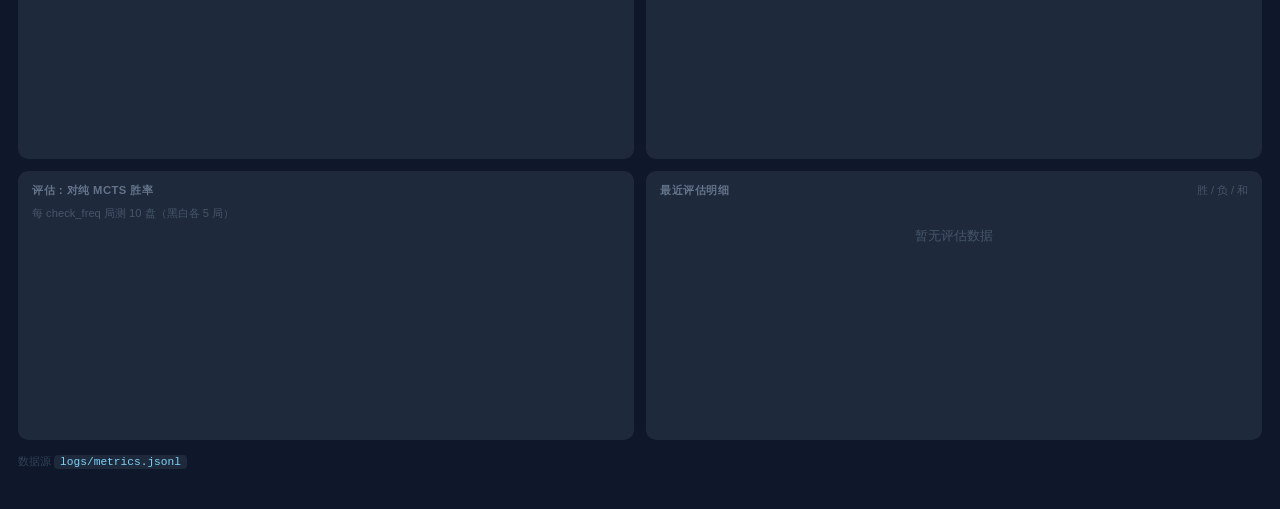
==== commit 947b5f17: "v4 看板：value 标签改为读接口（z ±1）、快攻口径 40→20 手 - 徽标 value=q 是旧进程的残留，实际跑的是 --value_target z；改为按 config.value_" ====
--- a/web/index.html
+++ b/web/index.html
@@ -74,7 +74,7 @@
 </div>
 
 <h1><span id="h1pre">⚫ 15×15 五子棋</span>训练
-  <span class="badge" style="background:#0c2a3f;color:#7dd3fc;border:1px solid #0ea5e9;margin-left:6px">v4 · V24Net 2.5M · value=q</span>
+  <span class="badge" id="verbadge" style="background:#0c2a3f;color:#7dd3fc;border:1px solid #0ea5e9;margin-left:6px">v4 · V24Net 2.5M</span>
   <span class="badge stop" id="status"><span class="d"></span>连接中…</span>
   <small id="cfg"></small></h1>
 <div class="hdr">
@@ -664,6 +664,11 @@
       `${boardTxt} · ${rowTxt} · ${c.n_playout ?? '?'} playouts · batch ${c.batch_size ?? '?'} · ` +
       (evalOff2 ? `每 ${c.check_freq ?? '?'} 代存档（不做纯MCTS评估）`
                 : `每 ${c.check_freq ?? '?'} 代评估`);
+    const vbEl = document.getElementById('verbadge');
+    if (vbEl) {
+      const vt = c.value_target || 'z';
+      vbEl.textContent = `v4 · V24Net 2.5M · value=${vt === 'z' ? 'z ±1' : vt}`;
+    }
     const lastEval = (d.evals && d.evals.length) ? d.evals[d.evals.length - 1] : null;
     const oppPo = lastEval && lastEval.pure_playout != null ? lastEval.pure_playout : (c.pure_mcts_playout_num ?? '?');
     document.getElementById('cfg2').innerHTML = evalOff2
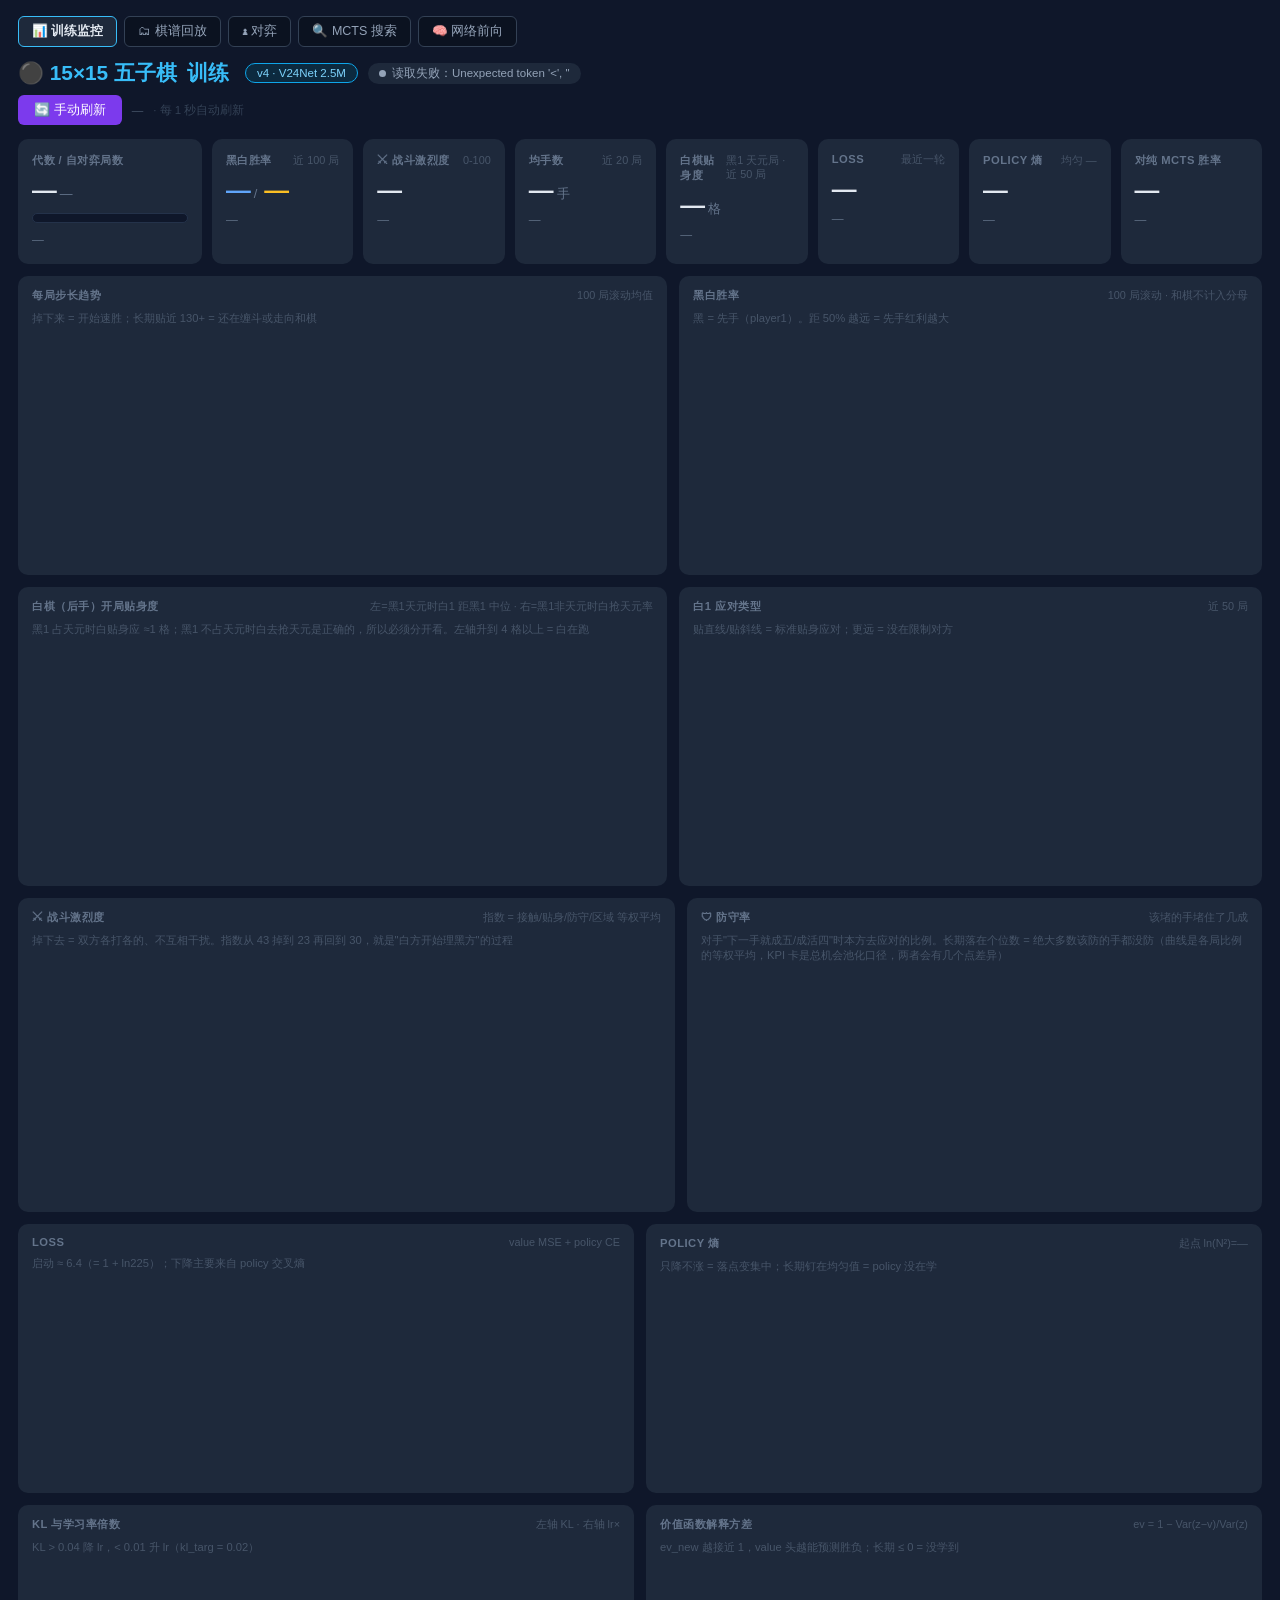
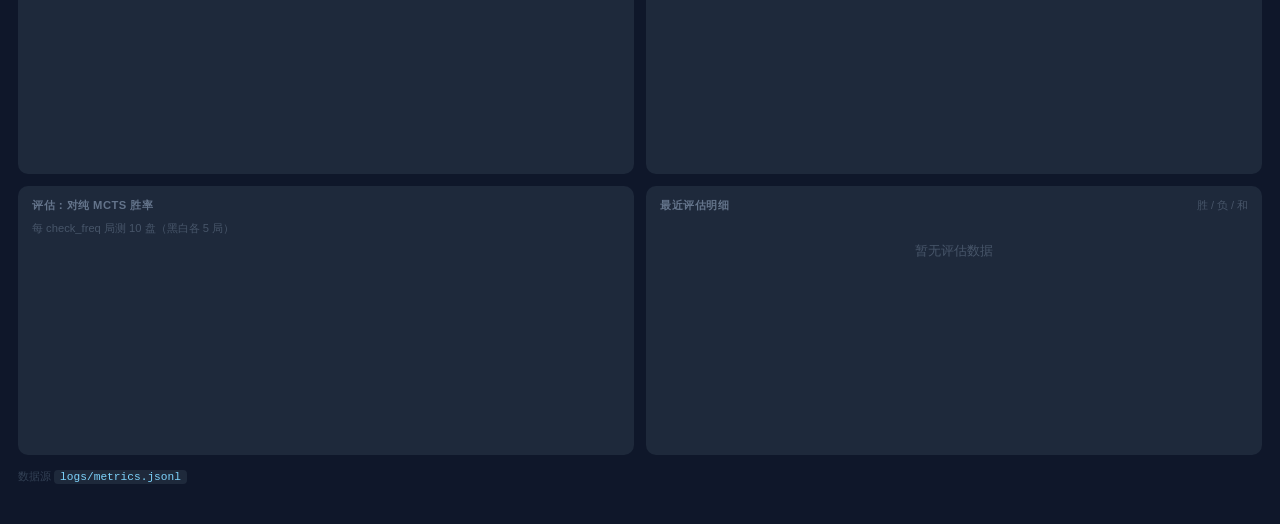
==== commit 86f5aa89: "fix(web): 战斗指标缓存键改为手顺指纹，修防守率曲线串轮显示 5% 根因：combat sidecar 按行号 idx 做键。训练重启会换一个全新的 logs/games.jsonl（batc" ====
--- a/web/index.html
+++ b/web/index.html
@@ -162,7 +162,7 @@
   </div>
   <div class="chartcard">
     <div class="card-title">🛡 防守率 <span class="t2">该堵的手堵住了几成</span></div>
-    <div class="hint">对手"下一手就成五/成活四"时本方去应对的比例。当前个位数% = 绝大多数该防的手都没防</div>
+    <div class="hint">对手"下一手就成五/成活四"时本方去应对的比例。长期落在个位数 = 绝大多数该防的手都没防（曲线是各局比例的等权平均，KPI 卡是总机会池化口径，两者会有几个点差异）</div>
     <div class="chartbox tall"><canvas id="c-block"></canvas></div>
   </div>
 </div>
@@ -219,26 +219,65 @@
              grid:'#24324a', tick:'#64748b', leg:'#94a3b8'};
 
 /* ── x 轴显示窗口 ──
- * 默认从第 1000 局开始画，1~1000 局不显示（早期是随机棋，会把纵轴压扁）。
- * 想临时改窗口：?from=2000 ；想看全部：?from=0
+ * 默认起点 DEFAULT_FROM（2026-11-14 用户要求：窗口太宽看不出趋势）。
+ * 三种窗口来源（优先级从高到低）：
+ *   ?from=13000   显式起点
+ *   ?last=1000    只看最近 N 局（跟着数据滑动）
+ *   默认          DEFAULT_FROM 起，但不会早于数据里最小的那一局
+ *                 （重启训练会换新 logs/metrics.jsonl，batch 从 batch_offset+1 起，
+ *                  DEFAULT_FROM 之前根本没数据 → 硬设起点等于左边 2/3 全空白）
  *
- * ⚠️ 新开的训练跑（总代数 < 1000）必须自动退回 0：否则 x.min=1000 把所有点
- *    都裁掉，11 张图全是空格子，看着跟服务挂了一样（v2 从零跑时踩过）。
+ * ⚠️ 数据还没到默认起点时的处理（v2 从零跑时踩过：x.min 写死 1000 让 11 张图
+ *    全是空格子，看着跟服务挂了一样）：先显示「最近 RECENT_WIN 局」，
+ *    等数据确实越过默认起点后，下一次 tick 自动切到默认窗口。
  */
+const DEFAULT_FROM = 14000;      // ← 默认窗口起点（想改常年窗口只改这一行）
+const RECENT_WIN   = 1000;       // 数据没到起点时，暂显最近多少局
 const FROM_RAW = new URLSearchParams(location.search).get('from');
+const LAST_RAW = new URLSearchParams(location.search).get('last');
 const FROM_EXPLICIT = FROM_RAW !== null;
+const LAST_N = (() => {
+  if (LAST_RAW === null) return 0;
+  const v = parseInt(LAST_RAW, 10);
+  return isNaN(v) ? 0 : Math.max(50, v);
+})();
+let XMIN_MODE = FROM_EXPLICIT ? 'explicit' : (LAST_N ? 'last' : 'auto');
 let XMIN = (() => {
-  if (!FROM_EXPLICIT) return 1000;
-  const v = parseInt(FROM_RAW, 10);
-  return isNaN(v) ? 1000 : Math.max(0, v);
+  if (XMIN_MODE === 'explicit') {
+    const v = parseInt(FROM_RAW, 10);
+    return isNaN(v) ? DEFAULT_FROM : Math.max(0, v);
+  }
+  return DEFAULT_FROM;                     // last / auto 都由 autoWindow 按数据定
 })();
-/** 数据还没到默认窗口起点时自动放开（用户显式 ?from= 时不干预） */
-function autoWindow(maxX){
-  if (FROM_EXPLICIT || !maxX || XMIN === 0) return false;
-  if (maxX >= XMIN) return false;
-  XMIN = 0;
-  BASE_OPTS.scales.x.min = 0;
-  BASE_OPTS.scales.x.title.text = '代数（= 自对弈局数）';
+/** 把当前窗口刷到 BASE_OPTS（影响以后新建的图）和所有已存在的图表 */
+function syncXAxis(){
+  BASE_OPTS.scales.x.min = XMIN;
+  BASE_OPTS.scales.x.title.text = XMIN
+    ? `代数（= 自对弈局数，只显示 ≥ ${XMIN}）` : '代数（= 自对弈局数）';
+  Object.values(charts).forEach(ch => {
+    const xs = ch && ch.options && ch.options.scales && ch.options.scales.x;
+    if (!xs) return;
+    xs.min = XMIN;
+    if (xs.title) xs.title.text = BASE_OPTS.scales.x.title.text;
+  });
+}
+/** 按数据范围决定窗口（用户显式 ?from= 时不干预） */
+function autoWindow(maxX, minX){
+  if (!maxX || !XMIN_MODE || XMIN_MODE === 'explicit') return false;
+  let want;
+  if (XMIN_MODE === 'last') {
+    want = Math.max(0, maxX - LAST_N);               // 滚动窗口
+  } else if (maxX < DEFAULT_FROM) {
+    want = Math.max(0, maxX - RECENT_WIN);           // 数据没到起点 → 先看最近 RECENT_WIN 局
+  } else {
+    // 至少 DEFAULT_FROM，但不早于第一局（别留大空白）
+    // ⚠️ 向下取整到 100 的整数倍：战斗/防守图按 100 局一个桶打点（x=14200 这种桶边界），
+    //    起点设成 14218 会把整个 14200 桶裁掉 → 那两张图变成 1 个点。
+    want = Math.max(DEFAULT_FROM, Math.floor((minX || 0) / 100) * 100);
+  }
+  if (want === XMIN) return false;
+  XMIN = want;
+  syncXAxis();
   return true;
 }
 
@@ -675,15 +714,31 @@
       ? `纯 MCTS 评估：<b style="color:#f87171">已停用</b>（历史最后一次用到 ${oppPo} playouts）· 棋力请看 Rapfi`
       : `评估对手：纯 MCTS ${oppPo} playouts`;
     const xw = document.getElementById('xwin');
-    const maxX = d.games && d.games.length ? d.games[d.games.length - 1][0] : 0;
-    autoWindow(maxX);          // 新跑没到 1000 局就自动放开窗口，别让图留空
-    xw.innerHTML = XMIN
-      ? `图表 x 轴：第 <b style="color:#cbd5e1">${XMIN}</b> 局起（1–${XMIN - 1} 局已隐藏）` +
-        (maxX && maxX < XMIN
-          ? ` <span style="color:#f87171">· 目前只跑到 ${maxX} 局，所以曲线还是空的</span>`
-          : '') +
-        ` · <a href="?from=0" style="color:#7dd3fc">看全部</a>`
-      : `图表 x 轴：<b style="color:#cbd5e1">全部 1–${maxX}</b> 局 · <a href="/dashboard" style="color:#7dd3fc">只看 1000 以后</a>`;
+    const gs = (d.games && d.games.length) ? d.games : [];
+    const maxX = gs.length ? gs[gs.length - 1][0] : 0;
+    const minX = gs.length ? gs[0][0] : 0;
+    autoWindow(maxX, minX);    // 数据没到默认起点就按最近 RECENT_WIN 局画，别让图留空
+    const hidden = Math.max(0, Math.min(maxX, XMIN) - minX);   // 实际被裁掉的本轮局数
+    const fromLnk = XMIN_MODE === 'explicit'
+      ? `<a href="/dashboard" style="color:#7dd3fc">恢复默认窗口</a>`
+      : `<a href="?from=0" style="color:#7dd3fc">看全部 ${gs.length} 局</a>`;
+    const warn = (maxX && maxX < XMIN)
+      ? ` <span style="color:#f87171">· 目前只跑到 ${maxX} 局，所以曲线还是空的</span>`
+      : '';
+    const restartHint = (XMIN_MODE !== 'explicit' && minX && minX > DEFAULT_FROM)
+      ? ` <span style="color:#94a3b8">· 本轮从 ${minX} 局起（重启换了新日志），${DEFAULT_FROM} 之前没有数据，x 轴贴住第一局</span>`
+      : '';
+    if (XMIN_MODE === 'last') {
+      xw.innerHTML = `图表 x 轴：<b style="color:#cbd5e1">最近 ${LAST_N} 局</b>（${XMIN}–${maxX}）` +
+        warn + ` · ${fromLnk}`;
+    } else if (XMIN) {
+      xw.innerHTML = `图表 x 轴：第 <b style="color:#cbd5e1">${XMIN}</b> 局起` +
+        (hidden ? `（已隐藏 ${hidden} 局）` : `（本轮 ${minX}–${maxX} 局全部显示）`) +
+        warn + restartHint + ` · ${fromLnk}`;
+    } else {
+      xw.innerHTML = `图表 x 轴：<b style="color:#cbd5e1">全部 ${minX}–${maxX}</b> 局 · ` +
+        `<a href="/dashboard" style="color:#7dd3fc">只看 ${DEFAULT_FROM} 以后</a>`;
+    }
     renderKpis(d);
     render(d);
     // 战斗指标走单独的接口（读 games.jsonl，不是 metrics.jsonl），
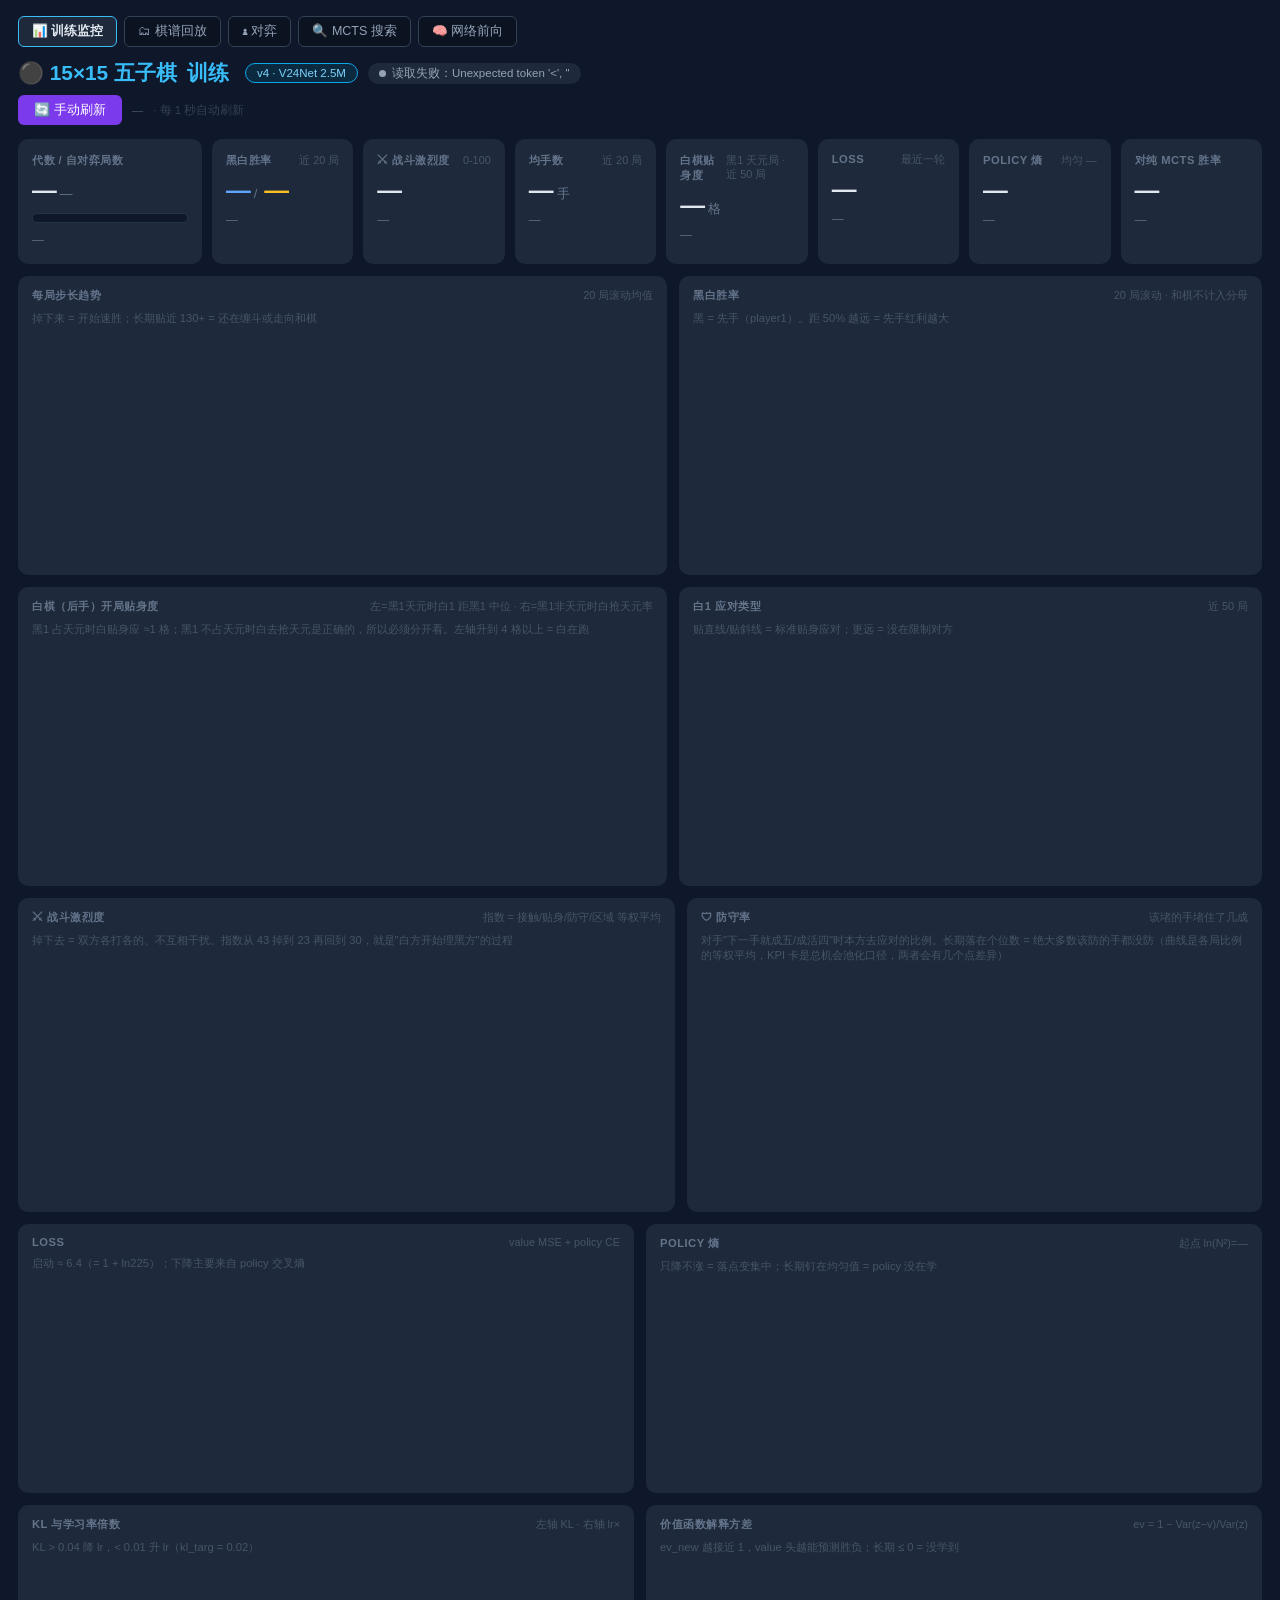
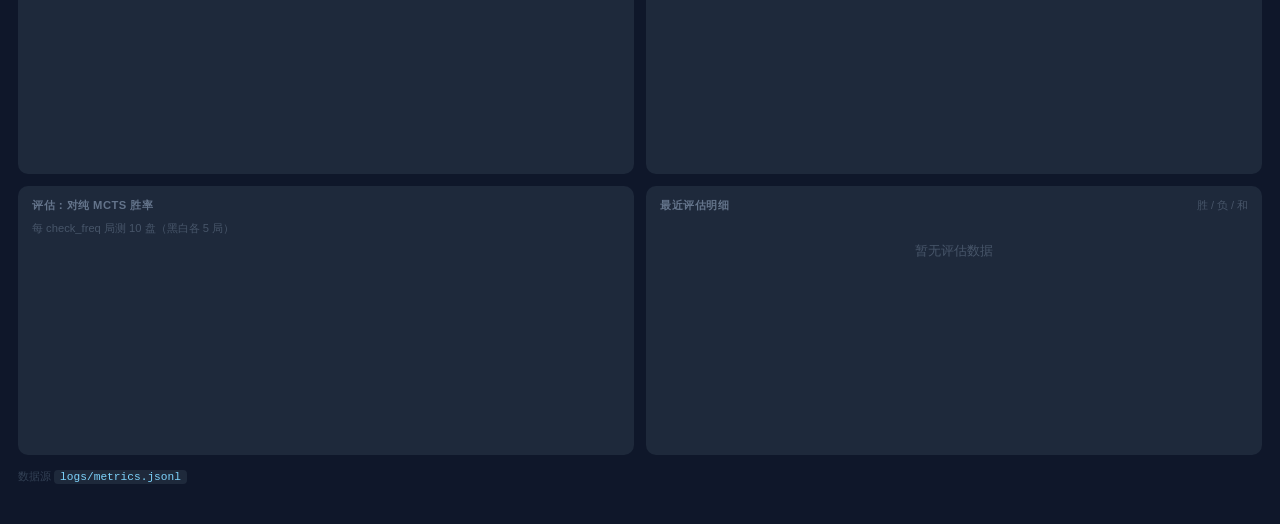
==== commit a924f5b9: "release: 同步 11-15 全部改动（value 目标改回 z、监控页 20 局窗口、题库工具链） 训练侧 - 15×15 默认 value 目标由 q 改回 z（硬标签 ±1）。run.sh" ====
--- a/web/index.html
+++ b/web/index.html
@@ -18,6 +18,19 @@
 .badge .d{width:7px;height:7px;border-radius:50%;background:currentColor}
 .badge.run .d{animation:pulse 1.6s infinite}
 @keyframes pulse{0%,100%{opacity:1}50%{opacity:.25}}
+/* 分层采样档位徽章：纯前端由白胜率推演，虚线边框表示「非读配置」 */
+.tierline{margin-top:8px}
+.badge.tier{font-size:.66rem;padding:2px 8px;border:1px dashed currentColor;
+  opacity:.92;cursor:help;font-weight:600;white-space:nowrap}
+.badge.tier-collapse{background:#3b1414;color:#f87171}
+.badge.tier-mid{background:#0c2a3f;color:#7dd3fc}
+.badge.tier-healthy{background:#3b2a08;color:#fbbf24;animation:tierpulse 2s infinite}
+@keyframes tierpulse{0%,100%{opacity:.7}50%{opacity:1}}
+/* 顶档告警横幅：只在白胜率 >35% 时出现 */
+.tierbanner{margin:0 0 12px;padding:9px 14px;border-radius:8px;font-size:.78rem;
+  background:rgba(251,191,36,.10);border:1px solid rgba(251,191,36,.45);
+  color:#fcd34d;line-height:1.6}
+.tierbanner b{color:#fde68a}
 button{background:#7c3aed;color:#fff;border:none;border-radius:6px;padding:6px 16px;font-size:13px;cursor:pointer}
 button:hover{background:#8b5cf6}
 button:disabled{opacity:.6;cursor:default}
@@ -82,6 +95,7 @@
   <span style="font-size:.72rem;color:#475569" id="upd">—</span>
   <span style="font-size:.72rem;color:#334155">· 每 1 秒自动刷新</span>
 </div>
+<div id="tierbanner" class="tierbanner" style="display:none"></div>
 
 <div class="row kpirow">
   <div class="card">
@@ -91,10 +105,11 @@
     <div class="sub" id="k-prog">—</div>
   </div>
   <div class="card">
-    <div class="card-title">黑白胜率 <span class="t2" id="k-wrtitle">近 100 局</span></div>
+    <div class="card-title">黑白胜率 <span class="t2" id="k-wrtitle">近 20 局</span></div>
     <div class="big"><span class="wr-black" id="k-bwr">—</span><span class="big-unit">/</span>
       <span class="wr-white" id="k-wwr">—</span></div>
     <div class="sub" id="k-wrsub">—</div>
+    <div class="tierline"><span class="badge tier" id="k-tier" style="display:none"></span></div>
   </div>
   <div class="card">
     <div class="card-title">⚔ 战斗激烈度 <span class="t2">0-100</span></div>
@@ -130,12 +145,12 @@
 
 <div class="row">
   <div class="chartcard" style="flex:1.12">
-    <div class="card-title">每局步长趋势 <span class="t2" id="t-lenroll">100 局滚动均值</span></div>
+    <div class="card-title">每局步长趋势 <span class="t2" id="t-lenroll">20 局滚动均值</span></div>
     <div class="hint">掉下来 = 开始速胜；长期贴近 130+ = 还在缠斗或走向和棋</div>
     <div class="chartbox tall"><canvas id="c-len"></canvas></div>
   </div>
   <div class="chartcard">
-    <div class="card-title">黑白胜率 <span class="t2" id="t-wrroll">100 局滚动 · 和棋不计入分母</span></div>
+    <div class="card-title">黑白胜率 <span class="t2" id="t-wrroll">20 局滚动 · 和棋不计入分母</span></div>
     <div class="hint">黑 = 先手（player1）。距 50% 越远 = 先手红利越大</div>
     <div class="chartbox tall"><canvas id="c-wr"></canvas></div>
   </div>
@@ -339,13 +354,33 @@
           borderDash:[5,4], pointRadius:0, fill:false};
 }
 
+// ── 分层采样档位（只读监控，纯前端推演）──────────────────────────────
+// 阈值与 curriculum_ctl.py 完全一致：LO=0.20 / HI=0.35。
+// ⚠️ 这是「由近 20 局白胜率反推控制器应收档位」，不是读取 sync/class_weight.json：
+//    控制器另有 DEBOUNCE=60 局去抖，实际换档可能滞后；20 局窗口的胜率波动大，
+//    档位徽章会跟着抖，只当参考。控制器被停掉时此处仍会照常推演。
+const TIER_LO = 20, TIER_HI = 35;
+const TIERS = {
+  collapse: {label:'崩档', wCnt:113, bAdv:68, cls:'tier-collapse',
+    tip:'白胜率 <20%：白赢份额 22%（113 条/批），B_win 35%，黑方局面占 68%。\n用于把白方从崩塌里拉出来。'},
+  mid: {label:'恢复档', wCnt:82, bAdv:75, cls:'tier-mid',
+    tip:'白胜率 20~35%：白赢份额 16%（82 条/批），B_win 40%，黑方局面占 75%。\n重心开始从「学赢」转向「学防守」。'},
+  healthy: {label:'顶档', wCnt:51, bAdv:82, cls:'tier-healthy',
+    tip:'白胜率 >35%：控制器最高档，没有上界逻辑。\n白赢份额降至 10%（51 条/批），B_win 44%，黑方局面占 82%。\n⚠ 此档隐含「白约 18%」的假设，若白率真的超过 35%，batch 分布已偏离实际对局分布 ——\n建议评估是否停掉 curriculum_ctl.py 退回均匀采样。'}
+};
+function tierOf(wr){
+  const v = Number(wr);
+  if (!isFinite(v)) return null;
+  return v < TIER_LO ? 'collapse' : (v > TIER_HI ? 'healthy' : 'mid');
+}
+
 function render(d){
   const games = d.games || [], updates = d.updates || [], evals = d.evals || [];
 
   // 步长
   // 只画滚动均值：单局散点在 1000+ 局时糊成一片，把趋势线埋了
-  // 窗口由后端给（d.roll_window，默认 100）——20 局在万局跨度上锯齿太密
-  const ROLL = d.roll_window || 100;
+  // 窗口由后端给（d.roll_window，默认 20）
+  const ROLL = d.roll_window || 20;
   if (!charts.len) charts.len = mkChart('c-len');
   const tLen = document.getElementById('t-lenroll');
   if (tLen) tLen.textContent = ROLL + ' 局滚动均值';
@@ -364,7 +399,10 @@
   charts.wr.data.datasets = [
     LN('黑胜率', COL.blue,  C(games.map((g,i) => ({x:g[0], y:(d.black_wr_roll||[])[i]})))),
     LN('白胜率', COL.orange,C(games.map((g,i) => ({x:g[0], y:(d.white_wr_roll||[])[i]})))),
-    REF('50%（理论均衡）', COL.grey, refPts(games.map(g => g[0]), 50))
+    REF('50%（理论均衡）', COL.grey, refPts(games.map(g => g[0]), 50)),
+    // 分层采样换档线（与 curriculum_ctl.py 的 LO/HI 一致）：白胜率穿越这两条线 = 控制器改配额
+    REF('崩档线 20%', '#f87171', refPts(games.map(g => g[0]), TIER_LO)),
+    REF('顶档线 35%', COL.purple, refPts(games.map(g => g[0]), TIER_HI))
   ];
   charts.wr.update('none');
 
@@ -594,17 +632,44 @@
     (evalOffK ? ''
       : (s.eval_cost ? ` · 每次评估 ≈ <b>${hm(s.eval_cost)}</b>` : ''));
 
-  // 黑白胜率：主数字用近 100 局（全量会被历史锁死），副标题给近 100 计数 + 全量参考
+  // 黑白胜率：主数字用近 20 局（全量会被历史锁死），副标题给计数 + 全量参考
   const lb = m.last_black_wr, lw = m.last_white_wr;
   const useLast = (lb !== null && lb !== undefined);
   document.getElementById('k-bwr').textContent = F(useLast ? lb : m.black_wr, 1) + '%';
   document.getElementById('k-wwr').textContent = F(useLast ? lw : m.white_wr, 1) + '%';
   document.getElementById('k-wrtitle').textContent =
-    '近 ' + (m.wr_window ?? 100) + ' 局';
+    '近 ' + (m.wr_window ?? 20) + ' 局';
   document.getElementById('k-wrsub').innerHTML = useLast
     ? `黑 <b>${m.last_black_wins}</b> · 白 <b>${m.last_white_wins}</b> · 和 <b>${m.last_ties}</b>` +
       `<br>全量 ${F(m.black_wr,1)}% / ${F(m.white_wr,1)}%`
     : `黑 <b>${m.black_wins}</b> · 白 <b>${m.white_wins}</b> · 和 <b>${m.ties}</b>`;
+
+  // 分层采样档位（只读监控）：由当前显示的白胜率推演控制器应收档位
+  const tierEl = document.getElementById('k-tier');
+  const bannerEl = document.getElementById('tierbanner');
+  const wrNow = useLast ? lw : m.white_wr;
+  const tkey = tierOf(wrNow);
+  if (tkey) {
+    const t = TIERS[tkey];
+    tierEl.className = 'badge tier ' + t.cls;
+    tierEl.textContent = '分层采样·' + t.label;
+    tierEl.title = t.tip;
+    tierEl.style.display = '';
+    if (tkey === 'healthy') {
+      bannerEl.innerHTML =
+        `⚠ <b>白胜率 ${F(wrNow, 1)}% 已越过顶档线 35%</b> —— 分层采样进顶档：` +
+        `白赢份额压到 <b>${t.wCnt} 条/批</b>（10%）、黑方局面占 <b>${t.bAdv}%</b>，` +
+        `而这一档隐含「白约 18%」的假设，batch 分布已偏离实际对局分布。<br>` +
+        `建议评估是否停掉 <code>curriculum_ctl.py</code> 退回均匀采样。` +
+        `<span style="color:#a16207">（纯只读提示，本页不写任何训练侧配置）</span>`;
+      bannerEl.style.display = '';
+    } else {
+      bannerEl.style.display = 'none';
+    }
+  } else {
+    tierEl.style.display = 'none';
+    bannerEl.style.display = 'none';
+  }
 
   document.getElementById('k-len').textContent = F(m.len_avg_last, 1);
   document.getElementById('k-lensub').innerHTML =
